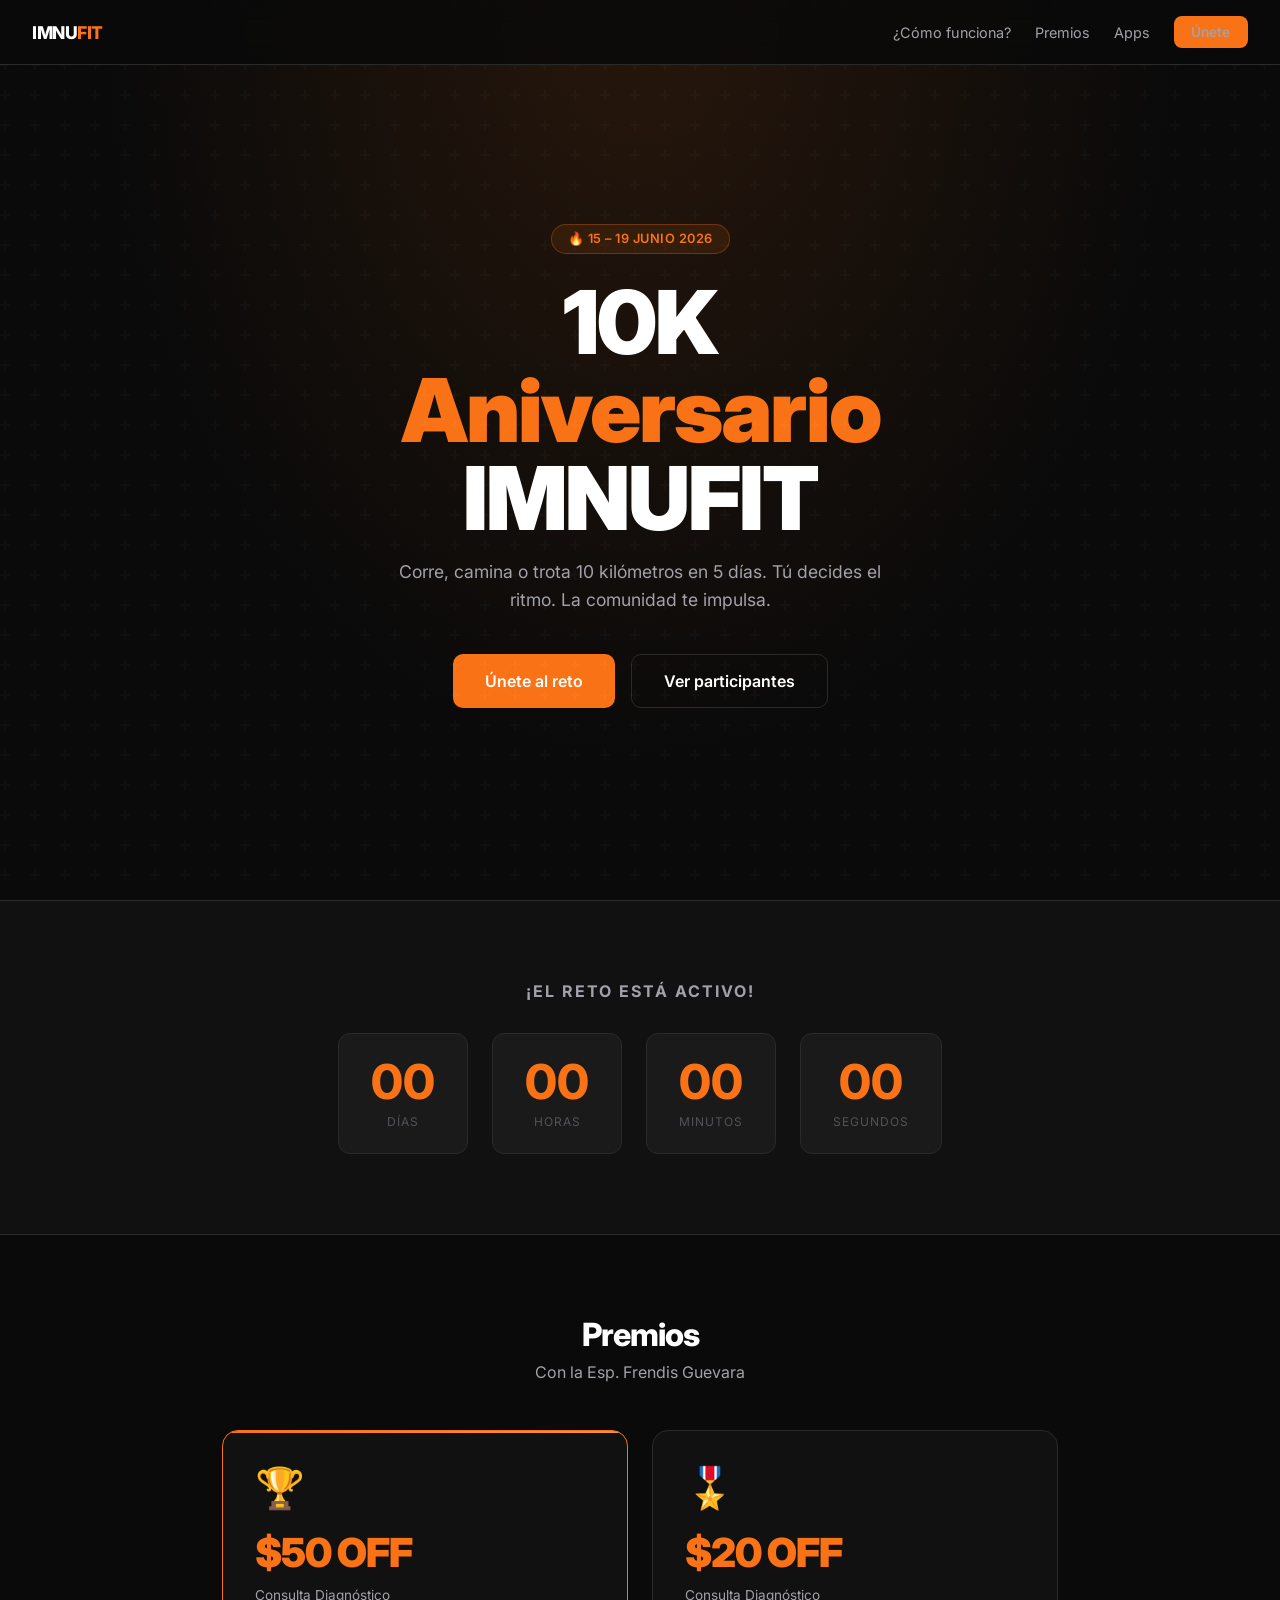
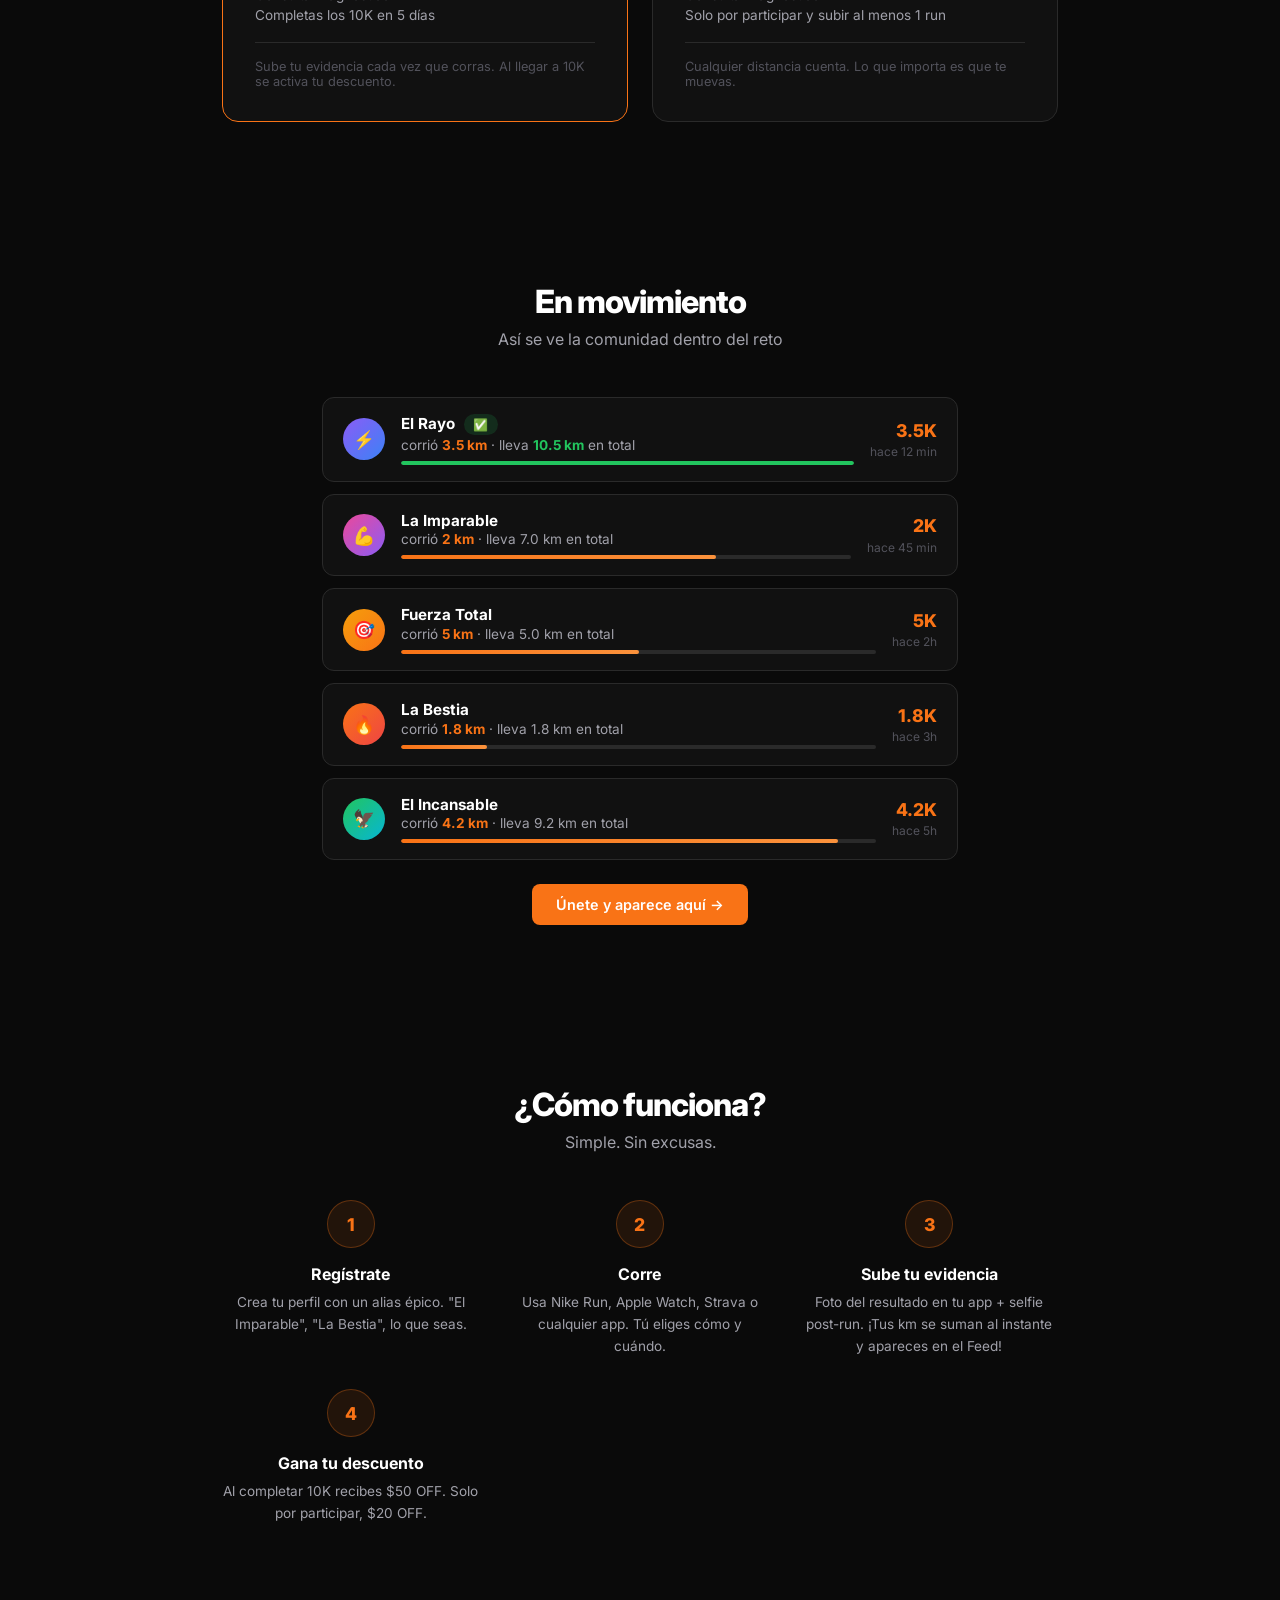
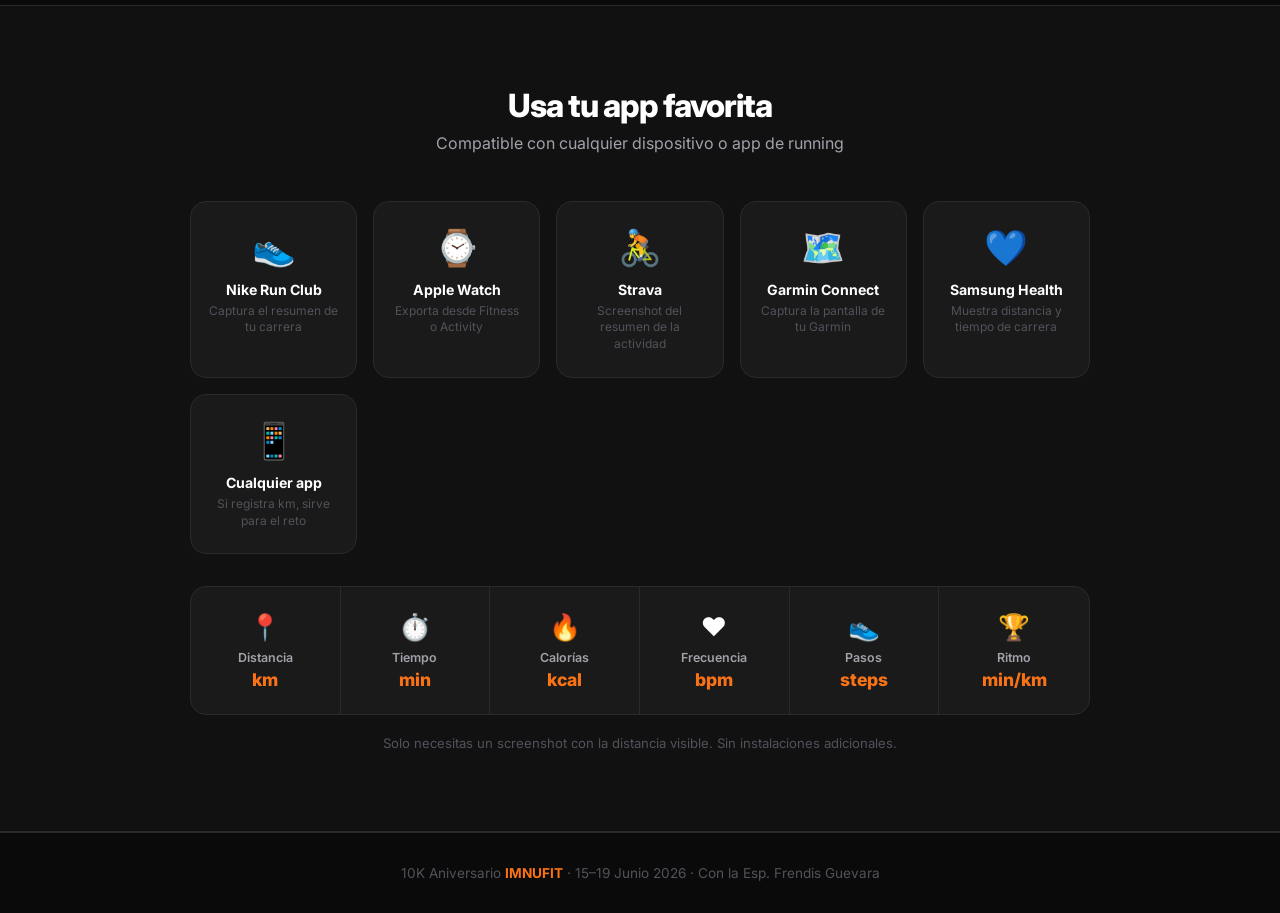
==== index.html @ b17dc6aa "Rediseño de landing: arregla clics de botones, feed demo y sección de apps - Arregla bug de botones " ====
<!DOCTYPE html>
<html lang="es">
<head>
  <meta charset="UTF-8">
  <meta name="viewport" content="width=device-width, initial-scale=1.0">
  <title>10K Aniversario IMNUFIT</title>
  <link rel="stylesheet" href="css/style.css">
</head>
<body>

<nav>
  <div class="nav-logo">IMNU<span>FIT</span></div>
  <div class="nav-links">
    <a href="#como">¿Cómo funciona?</a>
    <a href="#premios">Premios</a>
    <a href="#apps">Apps</a>
    <a href="register.html" class="btn btn-primary" style="padding:0.5rem 1.1rem;font-size:0.85rem;">Únete</a>
  </div>
</nav>

<section class="hero">
  <div class="hero-badge">🔥 15 – 19 Junio 2026</div>
  <h1>10K<br><span class="highlight">Aniversario</span><br>IMNUFIT</h1>
  <p>Corre, camina o trota 10 kilómetros en 5 días. Tú decides el ritmo. La comunidad te impulsa.</p>
  <div class="hero-cta">
    <a href="register.html" class="btn btn-primary btn-lg">Únete al reto</a>
    <a href="feed.html" class="btn btn-outline btn-lg">Ver participantes</a>
  </div>
</section>

<section class="countdown-section">
  <h2>El reto comienza en</h2>
  <div class="countdown">
    <div class="countdown-item"><div class="countdown-num" id="cd-days">00</div><div class="countdown-label">Días</div></div>
    <div class="countdown-item"><div class="countdown-num" id="cd-hours">00</div><div class="countdown-label">Horas</div></div>
    <div class="countdown-item"><div class="countdown-num" id="cd-mins">00</div><div class="countdown-label">Minutos</div></div>
    <div class="countdown-item"><div class="countdown-num" id="cd-secs">00</div><div class="countdown-label">Segundos</div></div>
  </div>
</section>

<section class="prizes-section" id="premios">
  <h2 class="section-title">Premios</h2>
  <p class="section-sub">Con la Esp. Frendis Guevara</p>
  <div class="prizes-grid">
    <div class="prize-card featured">
      <div class="prize-icon">🏆</div>
      <div class="prize-amount">$50 OFF</div>
      <div class="prize-label">Consulta Diagnóstico<br>Completas los 10K en 5 días</div>
      <div class="prize-condition">Sube tu evidencia cada vez que corras. Al llegar a 10K se activa tu descuento.</div>
    </div>
    <div class="prize-card">
      <div class="prize-icon">🎖️</div>
      <div class="prize-amount">$20 OFF</div>
      <div class="prize-label">Consulta Diagnóstico<br>Solo por participar y subir al menos 1 run</div>
      <div class="prize-condition">Cualquier distancia cuenta. Lo que importa es que te muevas.</div>
    </div>
  </div>
</section>

<!-- MOCK FEED PREVIEW -->
<section class="feed-section" id="feed-preview">
  <h2 class="section-title" style="margin-bottom:0.5rem">En movimiento</h2>
  <p class="section-sub">Así se ve la comunidad dentro del reto</p>
  <div class="feed">
    <div class="feed-item">
      <div class="feed-avatar av-2">⚡</div>
      <div class="feed-content">
        <div class="feed-name">El Rayo <span class="badge badge-green" style="margin-left:0.3rem">✅</span></div>
        <div class="feed-action">corrió <strong style="color:var(--accent)">3.5 km</strong> · lleva <span style="color:var(--green);font-weight:700">10.5 km</span> en total
          <div class="progress-bar"><div class="progress-fill complete" style="width:100%"></div></div>
        </div>
      </div>
      <div class="feed-meta"><div class="feed-km">3.5K</div><div class="feed-time">hace 12 min</div></div>
    </div>
    <div class="feed-item">
      <div class="feed-avatar av-5">💪</div>
      <div class="feed-content">
        <div class="feed-name">La Imparable</div>
        <div class="feed-action">corrió <strong style="color:var(--accent)">2 km</strong> · lleva 7.0 km en total
          <div class="progress-bar"><div class="progress-fill" style="width:70%"></div></div>
        </div>
      </div>
      <div class="feed-meta"><div class="feed-km">2K</div><div class="feed-time">hace 45 min</div></div>
    </div>
    <div class="feed-item">
      <div class="feed-avatar av-4">🎯</div>
      <div class="feed-content">
        <div class="feed-name">Fuerza Total</div>
        <div class="feed-action">corrió <strong style="color:var(--accent)">5 km</strong> · lleva 5.0 km en total
          <div class="progress-bar"><div class="progress-fill" style="width:50%"></div></div>
        </div>
      </div>
      <div class="feed-meta"><div class="feed-km">5K</div><div class="feed-time">hace 2h</div></div>
    </div>
    <div class="feed-item">
      <div class="feed-avatar av-1">🔥</div>
      <div class="feed-content">
        <div class="feed-name">La Bestia</div>
        <div class="feed-action">corrió <strong style="color:var(--accent)">1.8 km</strong> · lleva 1.8 km en total
          <div class="progress-bar"><div class="progress-fill" style="width:18%"></div></div>
        </div>
      </div>
      <div class="feed-meta"><div class="feed-km">1.8K</div><div class="feed-time">hace 3h</div></div>
    </div>
    <div class="feed-item">
      <div class="feed-avatar av-3">🦅</div>
      <div class="feed-content">
        <div class="feed-name">El Incansable</div>
        <div class="feed-action">corrió <strong style="color:var(--accent)">4.2 km</strong> · lleva 9.2 km en total
          <div class="progress-bar"><div class="progress-fill" style="width:92%"></div></div>
        </div>
      </div>
      <div class="feed-meta"><div class="feed-km">4.2K</div><div class="feed-time">hace 5h</div></div>
    </div>
  </div>
  <div style="text-align:center;margin-top:1.5rem">
    <a href="register.html" class="btn btn-primary">Únete y aparece aquí →</a>
  </div>
</section>

<section class="how-section" id="como">
  <h2 class="section-title">¿Cómo funciona?</h2>
  <p class="section-sub">Simple. Sin excusas.</p>
  <div class="steps">
    <div class="step">
      <div class="step-num">1</div>
      <h3>Regístrate</h3>
      <p>Crea tu perfil con un alias épico. "El Imparable", "La Bestia", lo que seas.</p>
    </div>
    <div class="step">
      <div class="step-num">2</div>
      <h3>Corre</h3>
      <p>Usa Nike Run, Apple Watch, Strava o cualquier app. Tú eliges cómo y cuándo.</p>
    </div>
    <div class="step">
      <div class="step-num">3</div>
      <h3>Sube tu evidencia</h3>
      <p>Foto del resultado en tu app + selfie post-run. ¡Tus km se suman al instante y apareces en el Feed!</p>
    </div>
    <div class="step">
      <div class="step-num">4</div>
      <h3>Gana tu descuento</h3>
      <p>Al completar 10K recibes $50 OFF. Solo por participar, $20 OFF.</p>
    </div>
  </div>
</section>

<!-- APPS & TRACKING SECTION -->
<section class="apps-section" id="apps">
  <div style="max-width:900px;margin:0 auto;">
    <h2 class="section-title">Usa tu app favorita</h2>
    <p class="section-sub">Compatible con cualquier dispositivo o app de running</p>

    <div class="apps-grid">
      <div class="app-card">
        <div class="app-card-icon">👟</div>
        <div class="app-card-name">Nike Run Club</div>
        <div class="app-card-desc">Captura el resumen de tu carrera</div>
      </div>
      <div class="app-card">
        <div class="app-card-icon">⌚</div>
        <div class="app-card-name">Apple Watch</div>
        <div class="app-card-desc">Exporta desde Fitness o Activity</div>
      </div>
      <div class="app-card">
        <div class="app-card-icon">🚴</div>
        <div class="app-card-name">Strava</div>
        <div class="app-card-desc">Screenshot del resumen de la actividad</div>
      </div>
      <div class="app-card">
        <div class="app-card-icon">🗺️</div>
        <div class="app-card-name">Garmin Connect</div>
        <div class="app-card-desc">Captura la pantalla de tu Garmin</div>
      </div>
      <div class="app-card">
        <div class="app-card-icon">💙</div>
        <div class="app-card-name">Samsung Health</div>
        <div class="app-card-desc">Muestra distancia y tiempo de carrera</div>
      </div>
      <div class="app-card">
        <div class="app-card-icon">📱</div>
        <div class="app-card-name">Cualquier app</div>
        <div class="app-card-desc">Si registra km, sirve para el reto</div>
      </div>
    </div>

    <!-- METRICS STRIP -->
    <div class="metrics-strip" style="margin-top:2rem;">
      <div class="metric-item">
        <div class="metric-icon">📍</div>
        <div class="metric-label">Distancia</div>
        <div class="metric-value">km</div>
      </div>
      <div class="metric-item">
        <div class="metric-icon">⏱️</div>
        <div class="metric-label">Tiempo</div>
        <div class="metric-value">min</div>
      </div>
      <div class="metric-item">
        <div class="metric-icon">🔥</div>
        <div class="metric-label">Calorías</div>
        <div class="metric-value">kcal</div>
      </div>
      <div class="metric-item">
        <div class="metric-icon">❤️</div>
        <div class="metric-label">Frecuencia</div>
        <div class="metric-value">bpm</div>
      </div>
      <div class="metric-item">
        <div class="metric-icon">👟</div>
        <div class="metric-label">Pasos</div>
        <div class="metric-value">steps</div>
      </div>
      <div class="metric-item">
        <div class="metric-icon">🏆</div>
        <div class="metric-label">Ritmo</div>
        <div class="metric-value">min/km</div>
      </div>
    </div>

    <p style="text-align:center;color:var(--text3);font-size:0.82rem;margin-top:1.25rem;">
      Solo necesitas un screenshot con la distancia visible. Sin instalaciones adicionales.
    </p>
  </div>
</section>

<footer>
  <p>10K Aniversario <strong>IMNUFIT</strong> · 15–19 Junio 2026 · Con la Esp. Frendis Guevara</p>
</footer>

<script>
function countdown() {
  const target = new Date('2026-06-15T00:00:00');
  function tick() {
    const diff = target - Date.now();
    if (diff <= 0) {
      document.querySelector('.countdown-section h2').textContent = '¡El reto está activo!';
      ['cd-days','cd-hours','cd-mins','cd-secs'].forEach(id => document.getElementById(id).textContent = '00');
      return;
    }
    const d = Math.floor(diff / 86400000);
    const h = Math.floor((diff % 86400000) / 3600000);
    const m = Math.floor((diff % 3600000) / 60000);
    const s = Math.floor((diff % 60000) / 1000);
    document.getElementById('cd-days').textContent = String(d).padStart(2, '0');
    document.getElementById('cd-hours').textContent = String(h).padStart(2, '0');
    document.getElementById('cd-mins').textContent = String(m).padStart(2, '0');
    document.getElementById('cd-secs').textContent = String(s).padStart(2, '0');
  }
  tick();
  setInterval(tick, 1000);
}
countdown();
</script>
</body>
</html>
---- css/style.css ----
@import url('https://fonts.googleapis.com/css2?family=Inter:wght@400;500;600;700;800;900&display=swap');

*, *::before, *::after { box-sizing: border-box; margin: 0; padding: 0; }

:root {
  --bg: #0a0a0a;
  --bg2: #111111;
  --bg3: #1a1a1a;
  --border: #2a2a2a;
  --accent: #f97316;
  --accent2: #fb923c;
  --green: #22c55e;
  --text: #ffffff;
  --text2: #a1a1aa;
  --text3: #52525b;
  --radius: 12px;
}

html { font-size: 16px; scroll-behavior: smooth; }
body { font-family: 'Inter', sans-serif; background: var(--bg); color: var(--text); min-height: 100vh; }

a { color: inherit; text-decoration: none; }
button { cursor: pointer; font-family: inherit; border: none; outline: none; }
input, textarea, select { font-family: inherit; outline: none; }

/* NAV */
nav {
  position: fixed; top: 0; left: 0; right: 0; z-index: 100;
  display: flex; align-items: center; justify-content: space-between;
  padding: 1rem 2rem;
  background: rgba(10,10,10,0.85);
  backdrop-filter: blur(12px);
  border-bottom: 1px solid var(--border);
}
.nav-logo { font-size: 1.1rem; font-weight: 800; letter-spacing: -0.5px; }
.nav-logo span { color: var(--accent); }
.nav-links { display: flex; gap: 1.5rem; align-items: center; }
.nav-links a { font-size: 0.9rem; color: var(--text2); transition: color 0.2s; }
.nav-links a:hover { color: var(--text); }

/* BUTTONS */
.btn {
  display: inline-flex; align-items: center; gap: 0.5rem;
  padding: 0.75rem 1.5rem; border-radius: 8px;
  font-size: 0.9rem; font-weight: 600; transition: all 0.2s;
}
.btn-primary {
  background: var(--accent); color: #fff;
}
.btn-primary:hover { background: var(--accent2); transform: translateY(-1px); }
.btn-outline {
  background: transparent; color: var(--text);
  border: 1px solid var(--border);
}
.btn-outline:hover { border-color: var(--accent); color: var(--accent); }
.btn-ghost { background: transparent; color: var(--text2); padding: 0.5rem 1rem; }
.btn-ghost:hover { color: var(--text); }
.btn-lg { padding: 1rem 2rem; font-size: 1rem; border-radius: 10px; }
.btn-block { width: 100%; justify-content: center; }

/* HERO */
.hero {
  min-height: 100vh;
  display: flex; flex-direction: column; align-items: center; justify-content: center;
  text-align: center; padding: 6rem 2rem 4rem;
  background: radial-gradient(ellipse at 50% 0%, rgba(249,115,22,0.12) 0%, transparent 60%);
  position: relative; overflow: hidden;
}
.hero::before {
  content: ''; position: absolute; inset: 0;
  background: url("data:image/svg+xml,%3Csvg width='60' height='60' viewBox='0 0 60 60' xmlns='http://www.w3.org/2000/svg'%3E%3Cg fill='none' fill-rule='evenodd'%3E%3Cg fill='%23ffffff' fill-opacity='0.02'%3E%3Cpath d='M36 34v-4h-2v4h-4v2h4v4h2v-4h4v-2h-4zm0-30V0h-2v4h-4v2h4v4h2V6h4V4h-4zM6 34v-4H4v4H0v2h4v4h2v-4h4v-2H6zM6 4V0H4v4H0v2h4v4h2V6h4V4H6z'/%3E%3C/g%3E%3C/g%3E%3C/svg%3E");
  pointer-events: none;
}
.hero-badge {
  display: inline-flex; align-items: center; gap: 0.5rem;
  padding: 0.4rem 1rem; border-radius: 999px;
  background: rgba(249,115,22,0.1); border: 1px solid rgba(249,115,22,0.3);
  font-size: 0.8rem; font-weight: 600; color: var(--accent);
  margin-bottom: 1.5rem; letter-spacing: 0.5px; text-transform: uppercase;
}
.hero h1 {
  font-size: clamp(2.5rem, 8vw, 5.5rem);
  font-weight: 900; line-height: 1;
  letter-spacing: -2px; margin-bottom: 1rem;
}
.hero h1 .highlight { color: var(--accent); }
.hero p {
  font-size: 1.1rem; color: var(--text2); max-width: 500px;
  margin: 0 auto 2.5rem; line-height: 1.6;
}
.hero-cta { display: flex; gap: 1rem; justify-content: center; flex-wrap: wrap; }

/* STATS BAR */
.stats-bar {
  display: flex; justify-content: center; gap: 3rem;
  padding: 2rem; margin-top: 3rem;
  border-top: 1px solid var(--border);
}
.stat { text-align: center; }
.stat-num { font-size: 2rem; font-weight: 800; color: var(--accent); }
.stat-label { font-size: 0.8rem; color: var(--text3); margin-top: 0.2rem; }

/* COUNTDOWN */
.countdown-section {
  padding: 5rem 2rem; background: var(--bg2);
  border-top: 1px solid var(--border); border-bottom: 1px solid var(--border);
}
.countdown-section h2 { text-align: center; font-size: 1rem; color: var(--text2); text-transform: uppercase; letter-spacing: 2px; margin-bottom: 2rem; }
.countdown {
  display: flex; justify-content: center; gap: 1.5rem; flex-wrap: wrap;
}
.countdown-item {
  text-align: center;
  background: var(--bg3); border: 1px solid var(--border);
  border-radius: var(--radius); padding: 1.5rem 2rem; min-width: 90px;
}
.countdown-num { font-size: 3rem; font-weight: 800; line-height: 1; color: var(--accent); }
.countdown-label { font-size: 0.75rem; color: var(--text3); margin-top: 0.5rem; text-transform: uppercase; letter-spacing: 1px; }

/* PRIZES */
.prizes-section { padding: 5rem 2rem; max-width: 900px; margin: 0 auto; }
.section-title { text-align: center; font-size: 2rem; font-weight: 800; margin-bottom: 0.5rem; letter-spacing: -1px; }
.section-sub { text-align: center; color: var(--text2); margin-bottom: 3rem; }
.prizes-grid { display: grid; grid-template-columns: repeat(auto-fit, minmax(260px, 1fr)); gap: 1.5rem; }
.prize-card {
  background: var(--bg2); border: 1px solid var(--border);
  border-radius: 16px; padding: 2rem; position: relative; overflow: hidden;
}
.prize-card.featured { border-color: var(--accent); }
.prize-card.featured::before {
  content: ''; position: absolute; top: 0; left: 0; right: 0; height: 2px;
  background: linear-gradient(90deg, var(--accent), var(--accent2));
}
.prize-icon { font-size: 2.5rem; margin-bottom: 1rem; }
.prize-amount { font-size: 2.5rem; font-weight: 900; color: var(--accent); letter-spacing: -1px; }
.prize-label { font-size: 0.85rem; color: var(--text2); margin-top: 0.5rem; line-height: 1.5; }
.prize-condition { font-size: 0.8rem; color: var(--text3); margin-top: 1rem; padding-top: 1rem; border-top: 1px solid var(--border); }

/* FEED */
.feed-section { padding: 5rem 2rem; max-width: 700px; margin: 0 auto; }
.feed { display: flex; flex-direction: column; gap: 0.75rem; }
.feed-item {
  display: flex; align-items: center; gap: 1rem;
  background: var(--bg2); border: 1px solid var(--border);
  border-radius: var(--radius); padding: 1rem 1.25rem;
  transition: border-color 0.2s;
}
.feed-item:hover { border-color: var(--border); }
.feed-avatar {
  width: 42px; height: 42px; border-radius: 50%;
  background: linear-gradient(135deg, var(--accent), #7c3aed);
  display: flex; align-items: center; justify-content: center;
  font-size: 1.1rem; flex-shrink: 0;
}
.feed-content { flex: 1; min-width: 0; }
.feed-name { font-weight: 700; font-size: 0.95rem; }
.feed-action { font-size: 0.85rem; color: var(--text2); margin-top: 0.1rem; }
.feed-meta { text-align: right; flex-shrink: 0; }
.feed-km { font-size: 1.1rem; font-weight: 800; color: var(--accent); }
.feed-time { font-size: 0.75rem; color: var(--text3); margin-top: 0.2rem; }

/* PROGRESS BAR */
.progress-bar {
  height: 4px; background: var(--border); border-radius: 999px;
  margin-top: 0.5rem; overflow: hidden;
}
.progress-fill {
  height: 100%; background: linear-gradient(90deg, var(--accent), var(--accent2));
  border-radius: 999px; transition: width 1s ease;
}
.progress-fill.complete { background: var(--green); }

/* BADGE */
.badge {
  display: inline-flex; align-items: center; gap: 0.3rem;
  padding: 0.2rem 0.6rem; border-radius: 999px;
  font-size: 0.75rem; font-weight: 600;
}
.badge-green { background: rgba(34,197,94,0.15); color: var(--green); }
.badge-orange { background: rgba(249,115,22,0.15); color: var(--accent); }
.badge-gray { background: var(--bg3); color: var(--text2); }

/* HOW IT WORKS */
.how-section { padding: 5rem 2rem; max-width: 900px; margin: 0 auto; }
.steps { display: grid; grid-template-columns: repeat(auto-fit, minmax(200px, 1fr)); gap: 2rem; margin-top: 3rem; }
.step { text-align: center; }
.step-num {
  width: 48px; height: 48px; border-radius: 50%;
  background: rgba(249,115,22,0.1); border: 1px solid rgba(249,115,22,0.3);
  display: flex; align-items: center; justify-content: center;
  font-size: 1.1rem; font-weight: 800; color: var(--accent);
  margin: 0 auto 1rem;
}
.step h3 { font-size: 1rem; font-weight: 700; margin-bottom: 0.5rem; }
.step p { font-size: 0.85rem; color: var(--text2); line-height: 1.6; }

/* FORMS */
.form-group { margin-bottom: 1.25rem; }
.form-label { display: block; font-size: 0.85rem; font-weight: 600; color: var(--text2); margin-bottom: 0.5rem; }
.form-input {
  width: 100%; padding: 0.85rem 1rem;
  background: var(--bg3); border: 1px solid var(--border);
  border-radius: 8px; color: var(--text); font-size: 0.95rem;
  transition: border-color 0.2s;
}
.form-input:focus { border-color: var(--accent); }
.form-input::placeholder { color: var(--text3); }
.form-hint { font-size: 0.78rem; color: var(--text3); margin-top: 0.35rem; }

/* CARD */
.card {
  background: var(--bg2); border: 1px solid var(--border);
  border-radius: 16px; padding: 2rem;
}
.card-title { font-size: 1.25rem; font-weight: 800; margin-bottom: 0.25rem; }
.card-sub { font-size: 0.85rem; color: var(--text2); margin-bottom: 1.5rem; }

/* UPLOAD ZONE */
.upload-zone {
  border: 2px dashed var(--border); border-radius: 12px;
  padding: 2rem; text-align: center; cursor: pointer;
  transition: all 0.2s;
}
.upload-zone:hover, .upload-zone.drag-over { border-color: var(--accent); background: rgba(249,115,22,0.05); }
.upload-icon { font-size: 2rem; margin-bottom: 0.75rem; }
.upload-text { font-size: 0.9rem; color: var(--text2); }
.upload-text strong { color: var(--accent); }
.upload-preview { margin-top: 1rem; }
.upload-preview img { width: 100%; max-height: 200px; object-fit: cover; border-radius: 8px; }

/* MODAL */
.modal-overlay {
  position: fixed; inset: 0; background: rgba(0,0,0,0.8);
  display: flex; align-items: center; justify-content: center;
  z-index: 200; padding: 1rem; opacity: 0; pointer-events: none;
  transition: opacity 0.2s;
}
.modal-overlay.active { opacity: 1; pointer-events: all; }
.modal {
  background: var(--bg2); border: 1px solid var(--border);
  border-radius: 20px; padding: 2rem; width: 100%; max-width: 440px;
  transform: translateY(20px); transition: transform 0.2s;
}
.modal-overlay.active .modal { transform: translateY(0); }
.modal-header { display: flex; align-items: center; justify-content: space-between; margin-bottom: 1.5rem; }
.modal-title { font-size: 1.2rem; font-weight: 800; }
.modal-close { background: var(--bg3); border: none; color: var(--text2); width: 32px; height: 32px; border-radius: 50%; font-size: 1.1rem; display: flex; align-items: center; justify-content: center; cursor: pointer; }
.modal-close:hover { color: var(--text); }

/* ALERT */
.alert {
  padding: 0.85rem 1rem; border-radius: 8px;
  font-size: 0.88rem; margin-bottom: 1rem; display: none;
}
.alert.show { display: block; }
.alert-error { background: rgba(239,68,68,0.1); border: 1px solid rgba(239,68,68,0.3); color: #f87171; }
.alert-success { background: rgba(34,197,94,0.1); border: 1px solid rgba(34,197,94,0.3); color: var(--green); }

/* DASHBOARD */
.dashboard { padding: 6rem 2rem 4rem; max-width: 700px; margin: 0 auto; }
.profile-header {
  display: flex; align-items: center; gap: 1.5rem;
  margin-bottom: 2rem; padding-bottom: 2rem; border-bottom: 1px solid var(--border);
}
.profile-avatar {
  width: 72px; height: 72px; border-radius: 50%;
  background: linear-gradient(135deg, var(--accent), #7c3aed);
  display: flex; align-items: center; justify-content: center;
  font-size: 2rem; flex-shrink: 0;
}
.profile-name { font-size: 1.5rem; font-weight: 800; }
.profile-alias { font-size: 0.9rem; color: var(--accent); font-weight: 600; }
.profile-meta { font-size: 0.8rem; color: var(--text2); margin-top: 0.2rem; }

.big-progress {
  background: var(--bg2); border: 1px solid var(--border);
  border-radius: 16px; padding: 2rem; margin-bottom: 1.5rem; text-align: center;
}
.big-km { font-size: 4rem; font-weight: 900; line-height: 1; color: var(--accent); letter-spacing: -2px; }
.big-km span { font-size: 1.5rem; font-weight: 600; color: var(--text2); }
.big-label { font-size: 0.85rem; color: var(--text2); margin-bottom: 1rem; }
.big-bar { height: 8px; background: var(--bg3); border-radius: 999px; overflow: hidden; margin-bottom: 0.5rem; }
.big-fill { height: 100%; background: linear-gradient(90deg, var(--accent), var(--accent2)); transition: width 1s ease; border-radius: 999px; }
.big-fill.complete { background: var(--green); }
.big-pct { font-size: 0.85rem; color: var(--text2); }

/* RUNS LIST */
.runs-list { display: flex; flex-direction: column; gap: 0.75rem; margin-top: 1rem; }
.run-item {
  display: flex; align-items: center; gap: 1rem;
  background: var(--bg3); border-radius: 10px; padding: 0.85rem 1rem;
}
.run-icon { font-size: 1.5rem; }
.run-info { flex: 1; }
.run-km { font-weight: 700; }
.run-date { font-size: 0.8rem; color: var(--text2); }
.run-status { font-size: 0.8rem; }

/* ADMIN */
.admin-page { padding: 6rem 2rem 4rem; max-width: 900px; margin: 0 auto; }
.submissions-list { display: flex; flex-direction: column; gap: 1rem; margin-top: 1.5rem; }
.submission-card {
  background: var(--bg2); border: 1px solid var(--border);
  border-radius: 12px; padding: 1.25rem; display: flex; gap: 1rem; align-items: flex-start;
}
.submission-imgs { display: flex; gap: 0.5rem; }
.submission-imgs img { width: 80px; height: 80px; object-fit: cover; border-radius: 8px; cursor: pointer; }
.submission-info { flex: 1; }
.submission-name { font-weight: 700; }
.submission-alias { font-size: 0.85rem; color: var(--accent); }
.submission-km { font-size: 0.85rem; color: var(--text2); margin-top: 0.25rem; }
.submission-actions { display: flex; gap: 0.5rem; margin-top: 0.75rem; }
.btn-approve { background: rgba(34,197,94,0.15); color: var(--green); border: 1px solid rgba(34,197,94,0.3); padding: 0.4rem 1rem; border-radius: 6px; font-size: 0.85rem; font-weight: 600; cursor: pointer; }
.btn-approve:hover { background: rgba(34,197,94,0.25); }
.btn-reject { background: rgba(239,68,68,0.1); color: #f87171; border: 1px solid rgba(239,68,68,0.2); padding: 0.4rem 1rem; border-radius: 6px; font-size: 0.85rem; font-weight: 600; cursor: pointer; }
.btn-reject:hover { background: rgba(239,68,68,0.2); }

/* APPS / TRACKING SECTION */
.apps-section { padding: 5rem 2rem; background: var(--bg2); border-top: 1px solid var(--border); border-bottom: 1px solid var(--border); }
.apps-grid { display: grid; grid-template-columns: repeat(auto-fit, minmax(150px, 1fr)); gap: 1rem; max-width: 900px; margin: 3rem auto 0; }
.app-card {
  background: var(--bg3); border: 1px solid var(--border);
  border-radius: 16px; padding: 1.5rem 1rem; text-align: center;
  transition: border-color 0.2s, transform 0.2s;
}
.app-card:hover { border-color: var(--accent); transform: translateY(-2px); }
.app-card-icon { font-size: 2.2rem; margin-bottom: 0.75rem; }
.app-card-name { font-size: 0.88rem; font-weight: 700; color: var(--text); }
.app-card-desc { font-size: 0.75rem; color: var(--text3); margin-top: 0.3rem; line-height: 1.4; }

/* METRICS STRIP */
.metrics-strip {
  display: grid; grid-template-columns: repeat(auto-fit, minmax(120px, 1fr));
  gap: 0; max-width: 900px; margin: 3rem auto 0;
  background: var(--bg3); border: 1px solid var(--border); border-radius: 16px; overflow: hidden;
}
.metric-item {
  padding: 1.5rem 1rem; text-align: center;
  border-right: 1px solid var(--border);
}
.metric-item:last-child { border-right: none; }
.metric-icon { font-size: 1.6rem; margin-bottom: 0.5rem; }
.metric-label { font-size: 0.78rem; color: var(--text2); font-weight: 600; }
.metric-value { font-size: 1.1rem; font-weight: 800; color: var(--accent); margin-top: 0.2rem; }

/* FOOTER */
footer {
  border-top: 1px solid var(--border); padding: 2rem;
  text-align: center; color: var(--text3); font-size: 0.85rem;
}
footer strong { color: var(--accent); }

/* RESPONSIVE */
@media (max-width: 640px) {
  nav { padding: 1rem; }
  .nav-links { gap: 0.75rem; }
  .stats-bar { gap: 1.5rem; }
  .profile-header { flex-direction: column; text-align: center; }
}

/* SPINNER */
.spinner {
  width: 20px; height: 20px; border: 2px solid rgba(255,255,255,0.2);
  border-top-color: #fff; border-radius: 50%;
  animation: spin 0.6s linear infinite; display: inline-block;
}
@keyframes spin { to { transform: rotate(360deg); } }

/* EMOJI AVATAR COLORS */
.av-1 { background: linear-gradient(135deg, #f97316, #ef4444); }
.av-2 { background: linear-gradient(135deg, #8b5cf6, #3b82f6); }
.av-3 { background: linear-gradient(135deg, #22c55e, #06b6d4); }
.av-4 { background: linear-gradient(135deg, #f59e0b, #f97316); }
.av-5 { background: linear-gradient(135deg, #ec4899, #8b5cf6); }
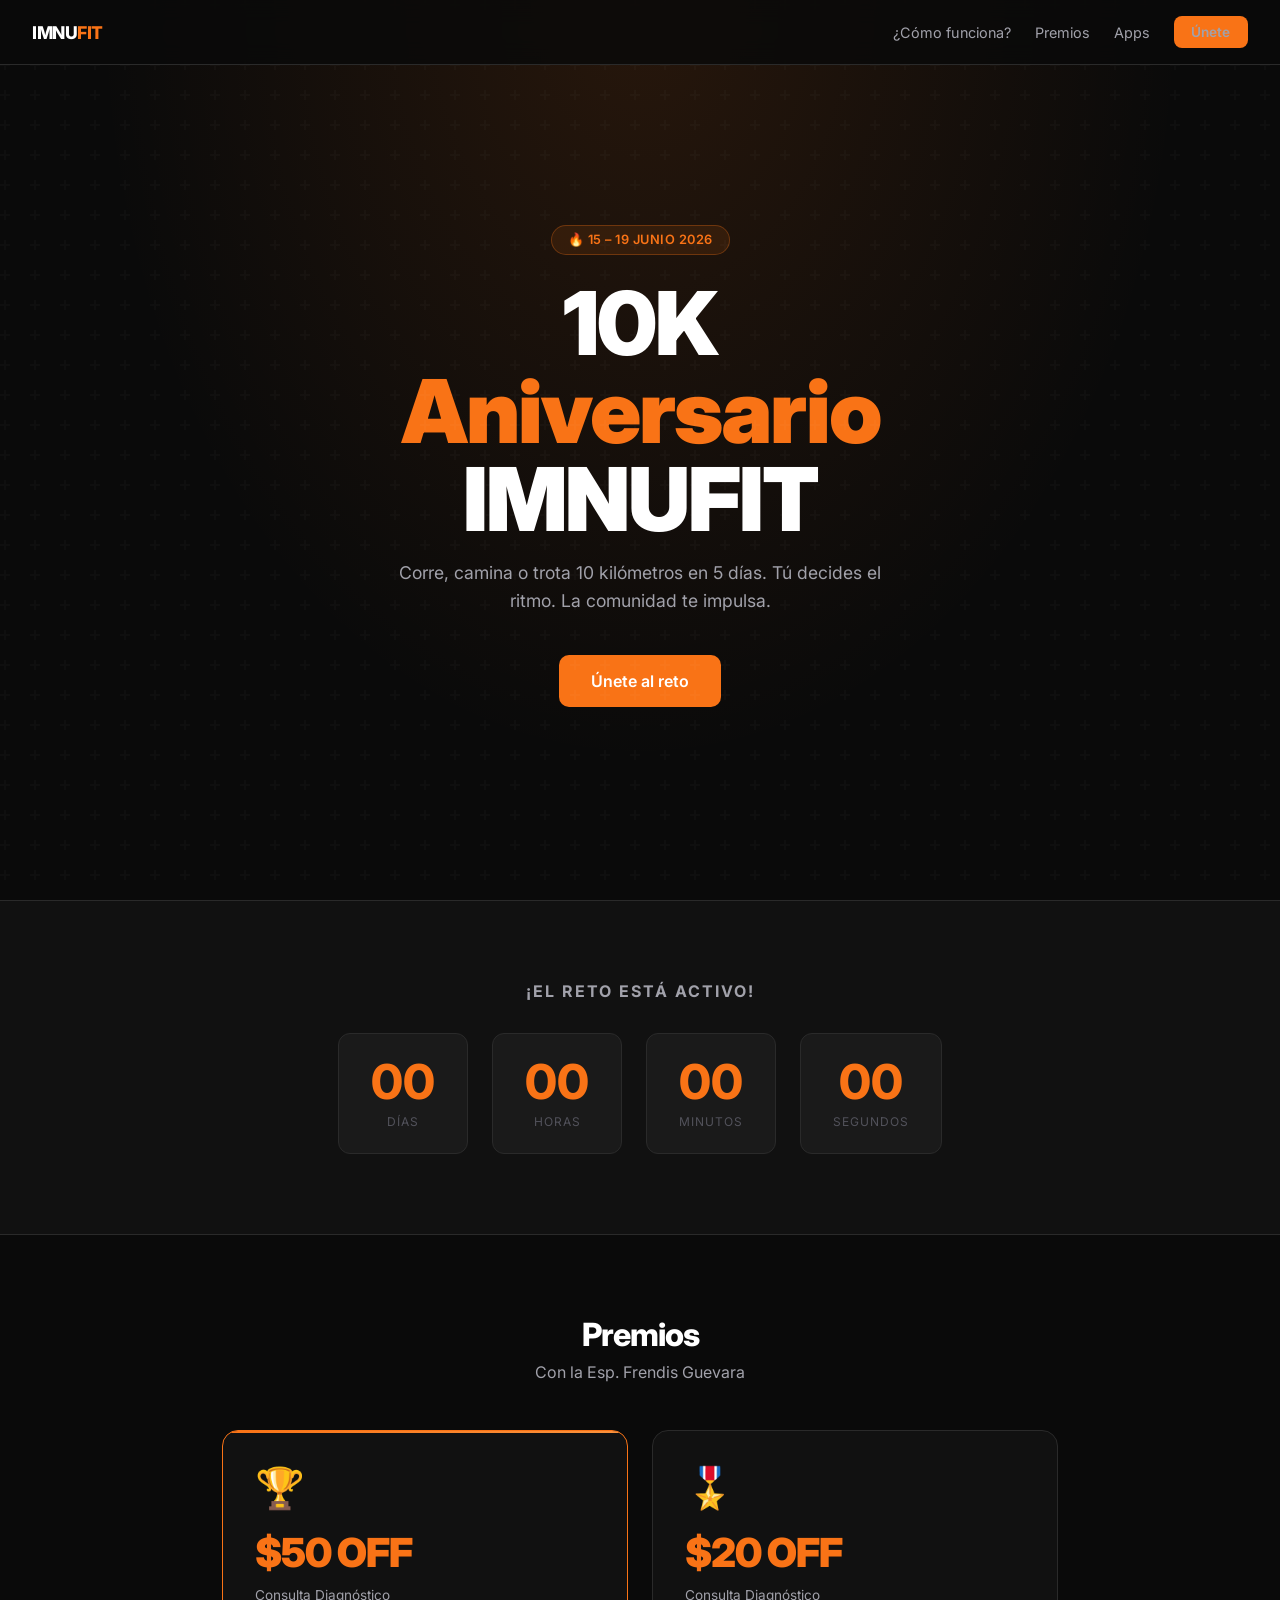
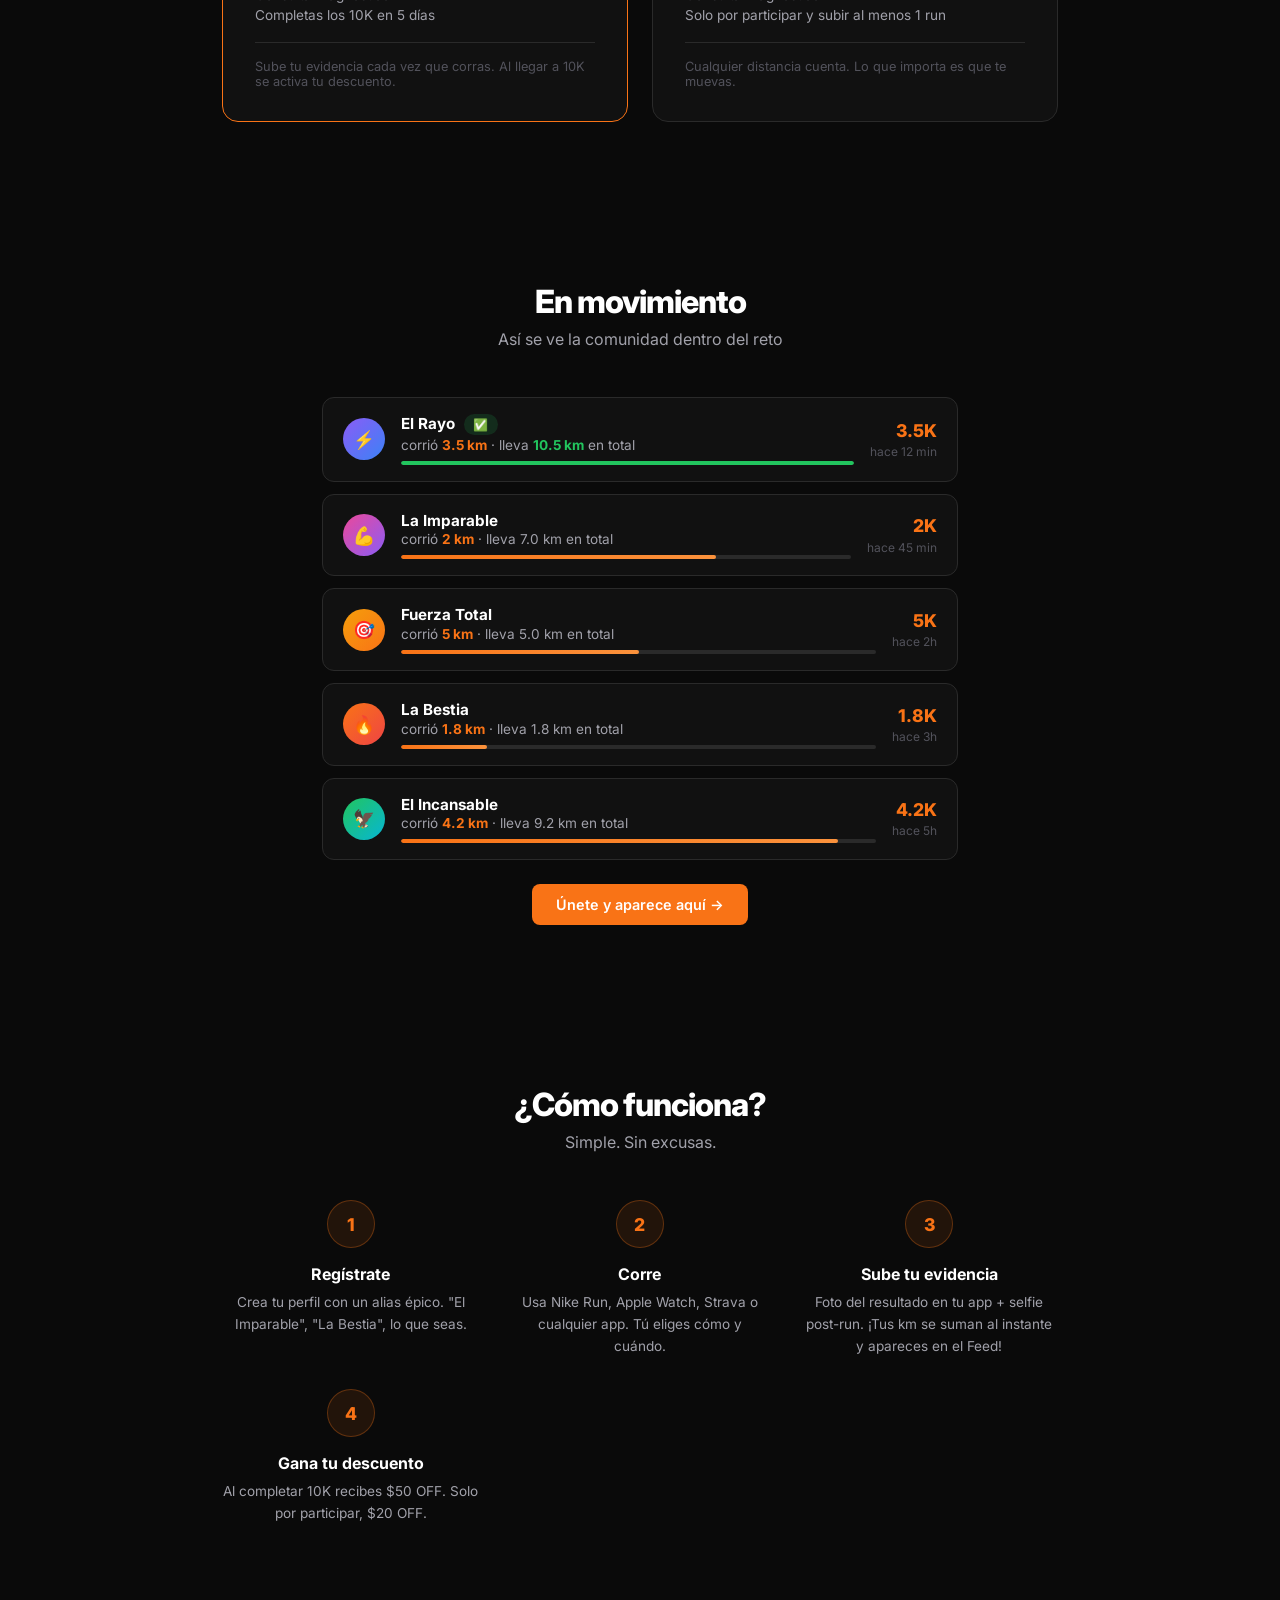
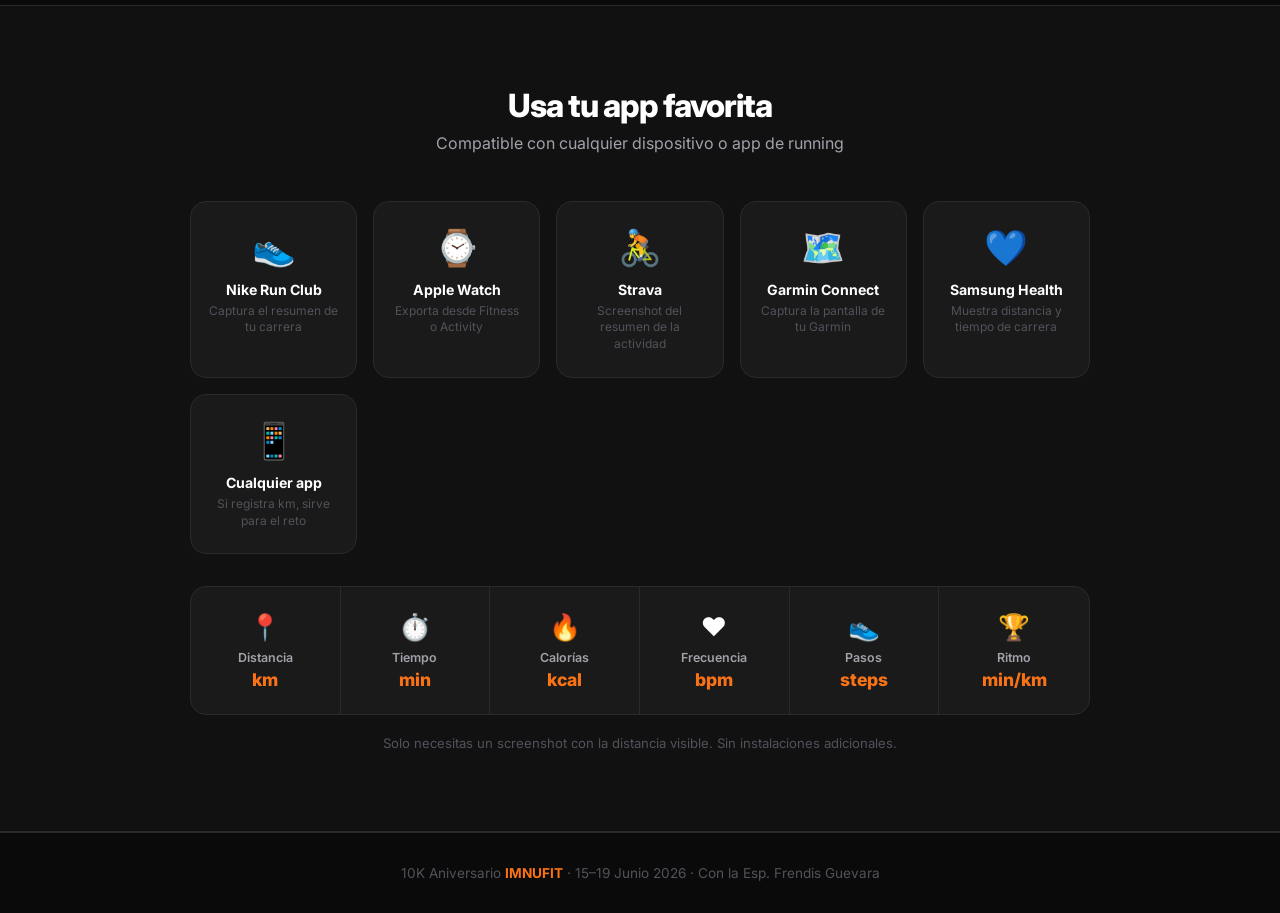
==== commit 1d398d37: "Limpia navegación pública: quita "Ver participantes" y link Feed La landing es solo informativa e in" ====
--- a/index.html
+++ b/index.html
@@ -24,7 +24,6 @@
   <p>Corre, camina o trota 10 kilómetros en 5 días. Tú decides el ritmo. La comunidad te impulsa.</p>
   <div class="hero-cta">
     <a href="register.html" class="btn btn-primary btn-lg">Únete al reto</a>
-    <a href="feed.html" class="btn btn-outline btn-lg">Ver participantes</a>
   </div>
 </section>
 
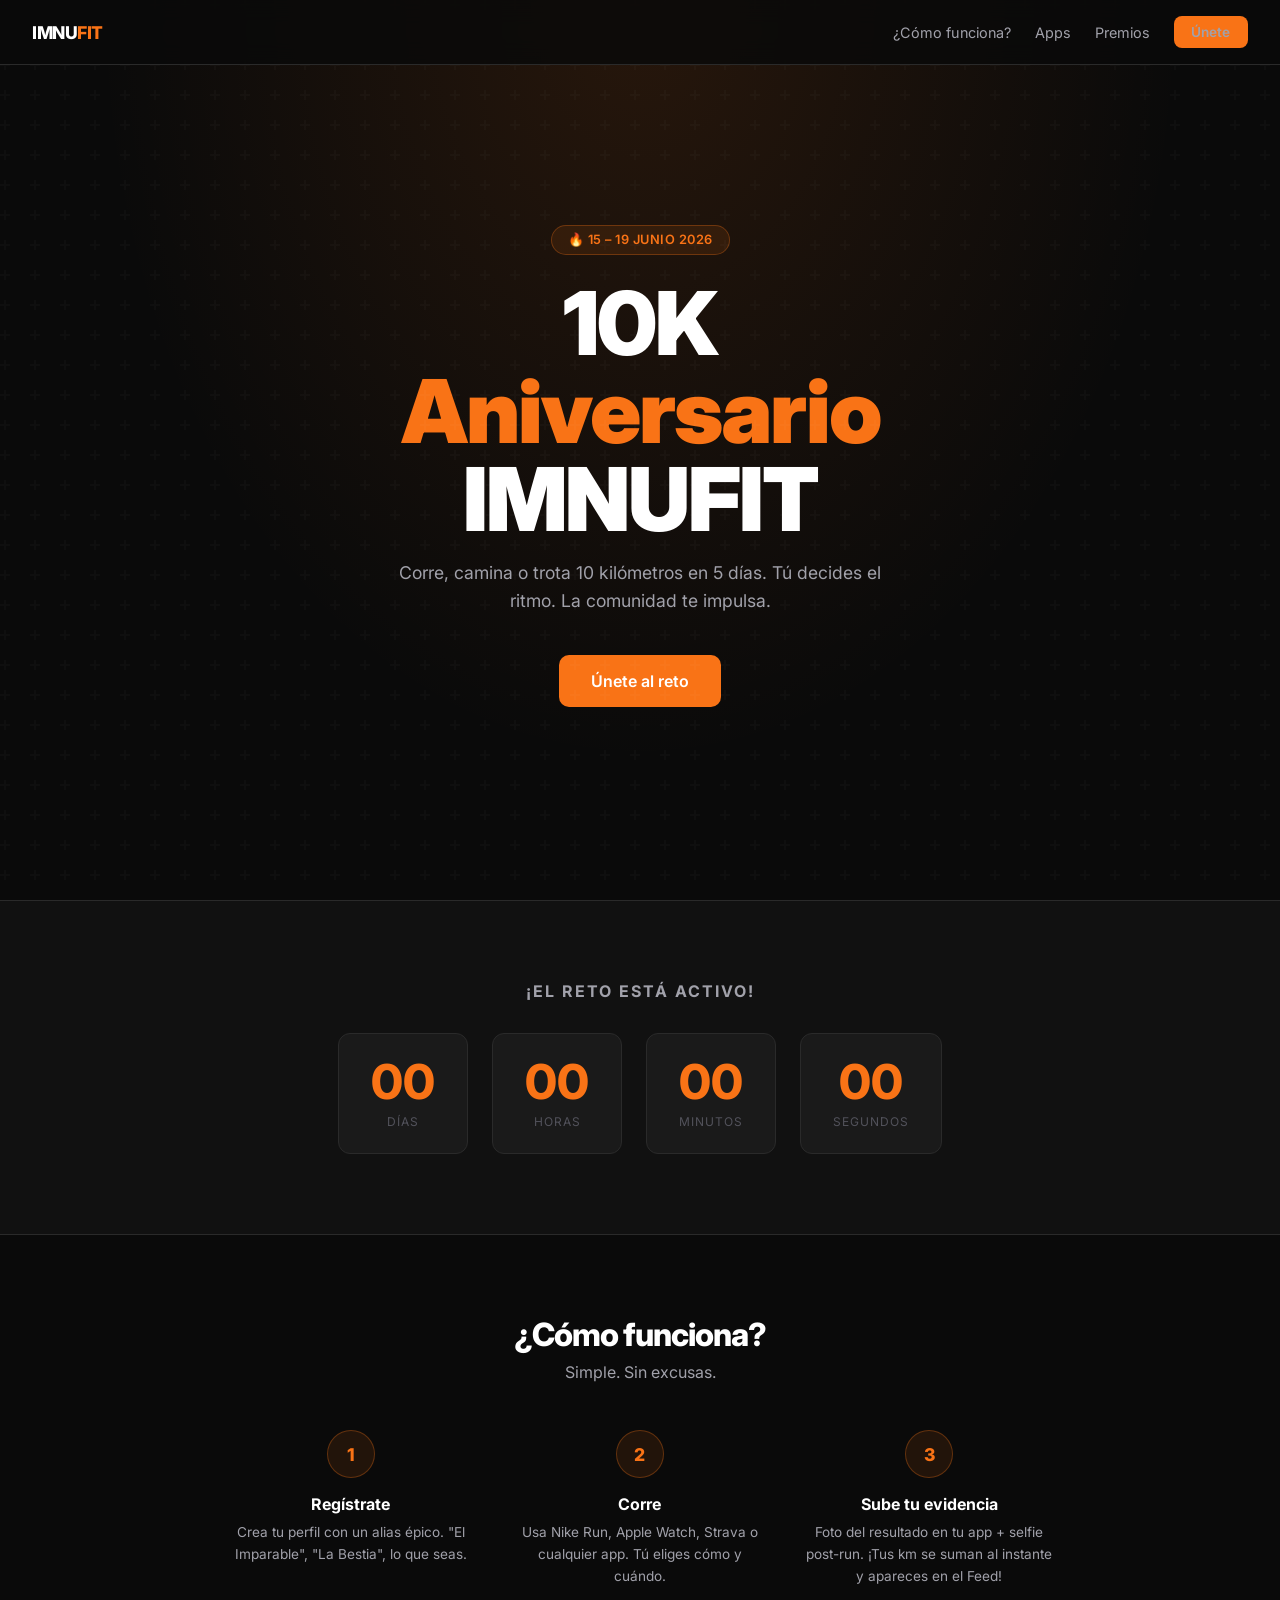
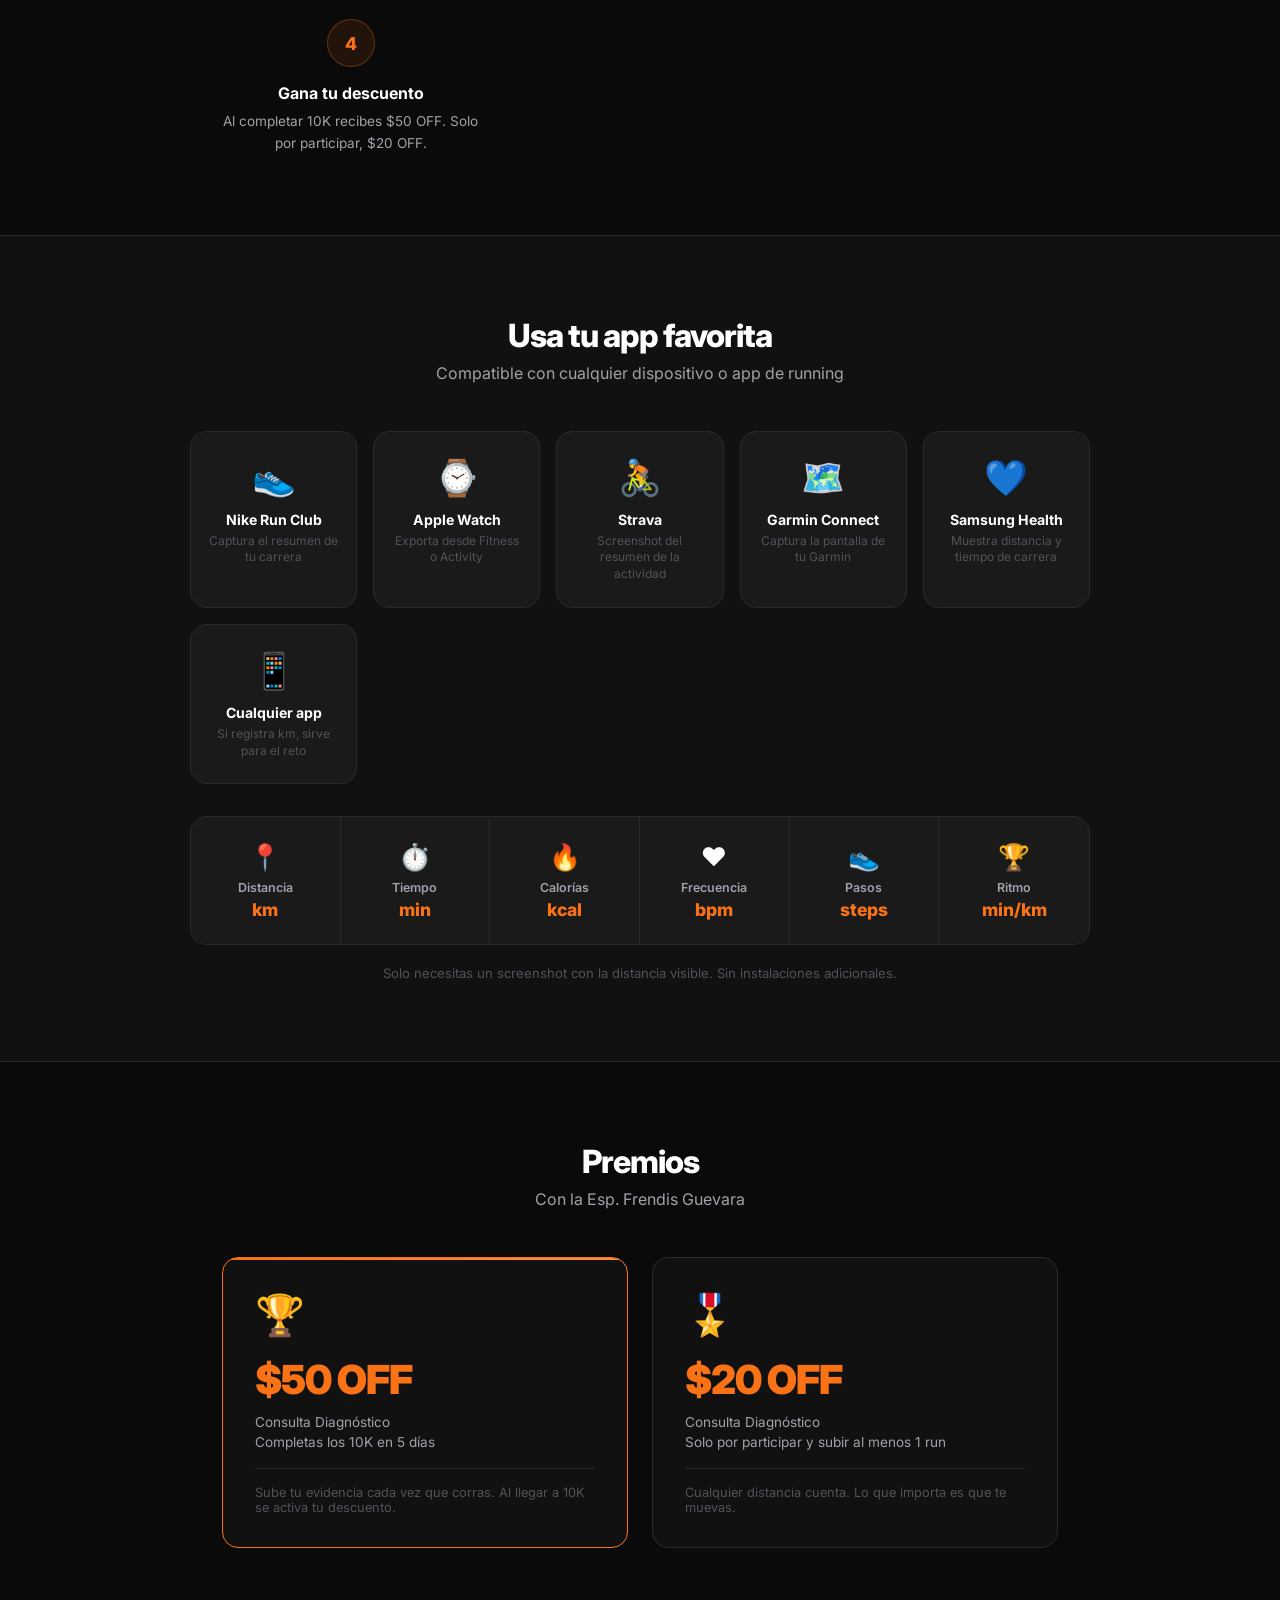
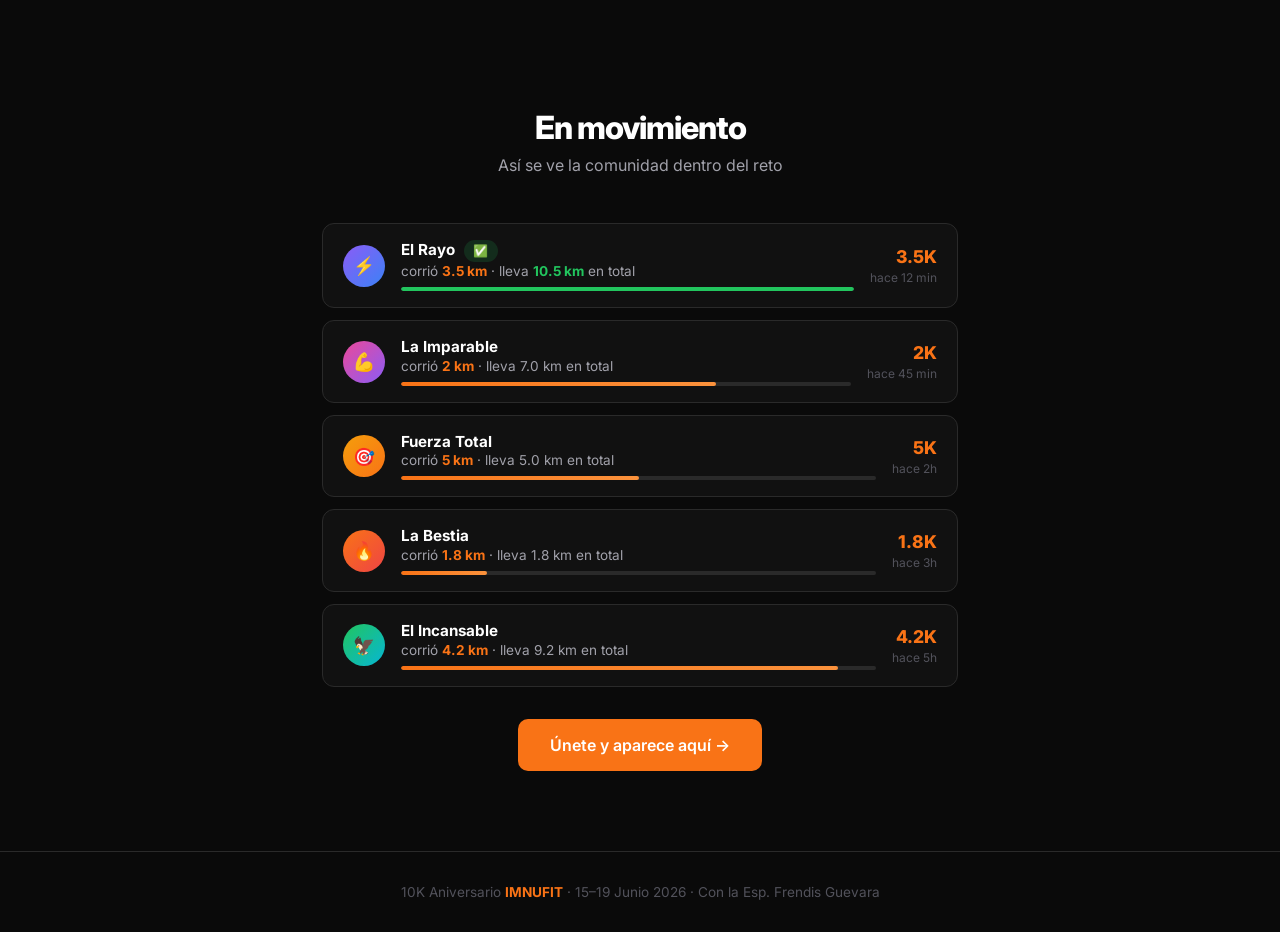
==== commit 95e569ec: "Reordena secciones de landing: como funciona > apps > premios > únete Co-Authored-By: Claude Sonnet " ====
--- a/index.html
+++ b/index.html
@@ -12,12 +12,13 @@
   <div class="nav-logo">IMNU<span>FIT</span></div>
   <div class="nav-links">
     <a href="#como">¿Cómo funciona?</a>
+    <a href="#apps">Apps</a>
     <a href="#premios">Premios</a>
-    <a href="#apps">Apps</a>
     <a href="register.html" class="btn btn-primary" style="padding:0.5rem 1.1rem;font-size:0.85rem;">Únete</a>
   </div>
 </nav>
 
+<!-- HERO -->
 <section class="hero">
   <div class="hero-badge">🔥 15 – 19 Junio 2026</div>
   <h1>10K<br><span class="highlight">Aniversario</span><br>IMNUFIT</h1>
@@ -27,6 +28,7 @@
   </div>
 </section>
 
+<!-- COUNTDOWN -->
 <section class="countdown-section">
   <h2>El reto comienza en</h2>
   <div class="countdown">
@@ -37,6 +39,113 @@
   </div>
 </section>
 
+<!-- CÓMO FUNCIONA -->
+<section class="how-section" id="como">
+  <h2 class="section-title">¿Cómo funciona?</h2>
+  <p class="section-sub">Simple. Sin excusas.</p>
+  <div class="steps">
+    <div class="step">
+      <div class="step-num">1</div>
+      <h3>Regístrate</h3>
+      <p>Crea tu perfil con un alias épico. "El Imparable", "La Bestia", lo que seas.</p>
+    </div>
+    <div class="step">
+      <div class="step-num">2</div>
+      <h3>Corre</h3>
+      <p>Usa Nike Run, Apple Watch, Strava o cualquier app. Tú eliges cómo y cuándo.</p>
+    </div>
+    <div class="step">
+      <div class="step-num">3</div>
+      <h3>Sube tu evidencia</h3>
+      <p>Foto del resultado en tu app + selfie post-run. ¡Tus km se suman al instante y apareces en el Feed!</p>
+    </div>
+    <div class="step">
+      <div class="step-num">4</div>
+      <h3>Gana tu descuento</h3>
+      <p>Al completar 10K recibes $50 OFF. Solo por participar, $20 OFF.</p>
+    </div>
+  </div>
+</section>
+
+<!-- APPS & TRACKING -->
+<section class="apps-section" id="apps">
+  <div style="max-width:900px;margin:0 auto;">
+    <h2 class="section-title">Usa tu app favorita</h2>
+    <p class="section-sub">Compatible con cualquier dispositivo o app de running</p>
+
+    <div class="apps-grid">
+      <div class="app-card">
+        <div class="app-card-icon">👟</div>
+        <div class="app-card-name">Nike Run Club</div>
+        <div class="app-card-desc">Captura el resumen de tu carrera</div>
+      </div>
+      <div class="app-card">
+        <div class="app-card-icon">⌚</div>
+        <div class="app-card-name">Apple Watch</div>
+        <div class="app-card-desc">Exporta desde Fitness o Activity</div>
+      </div>
+      <div class="app-card">
+        <div class="app-card-icon">🚴</div>
+        <div class="app-card-name">Strava</div>
+        <div class="app-card-desc">Screenshot del resumen de la actividad</div>
+      </div>
+      <div class="app-card">
+        <div class="app-card-icon">🗺️</div>
+        <div class="app-card-name">Garmin Connect</div>
+        <div class="app-card-desc">Captura la pantalla de tu Garmin</div>
+      </div>
+      <div class="app-card">
+        <div class="app-card-icon">💙</div>
+        <div class="app-card-name">Samsung Health</div>
+        <div class="app-card-desc">Muestra distancia y tiempo de carrera</div>
+      </div>
+      <div class="app-card">
+        <div class="app-card-icon">📱</div>
+        <div class="app-card-name">Cualquier app</div>
+        <div class="app-card-desc">Si registra km, sirve para el reto</div>
+      </div>
+    </div>
+
+    <div class="metrics-strip" style="margin-top:2rem;">
+      <div class="metric-item">
+        <div class="metric-icon">📍</div>
+        <div class="metric-label">Distancia</div>
+        <div class="metric-value">km</div>
+      </div>
+      <div class="metric-item">
+        <div class="metric-icon">⏱️</div>
+        <div class="metric-label">Tiempo</div>
+        <div class="metric-value">min</div>
+      </div>
+      <div class="metric-item">
+        <div class="metric-icon">🔥</div>
+        <div class="metric-label">Calorías</div>
+        <div class="metric-value">kcal</div>
+      </div>
+      <div class="metric-item">
+        <div class="metric-icon">❤️</div>
+        <div class="metric-label">Frecuencia</div>
+        <div class="metric-value">bpm</div>
+      </div>
+      <div class="metric-item">
+        <div class="metric-icon">👟</div>
+        <div class="metric-label">Pasos</div>
+        <div class="metric-value">steps</div>
+      </div>
+      <div class="metric-item">
+        <div class="metric-icon">🏆</div>
+        <div class="metric-label">Ritmo</div>
+        <div class="metric-value">min/km</div>
+      </div>
+    </div>
+
+    <p style="text-align:center;color:var(--text3);font-size:0.82rem;margin-top:1.25rem;">
+      Solo necesitas un screenshot con la distancia visible. Sin instalaciones adicionales.
+    </p>
+  </div>
+</section>
+
+<!-- PREMIOS -->
 <section class="prizes-section" id="premios">
   <h2 class="section-title">Premios</h2>
   <p class="section-sub">Con la Esp. Frendis Guevara</p>
@@ -56,7 +165,7 @@
   </div>
 </section>
 
-<!-- MOCK FEED PREVIEW -->
+<!-- EN MOVIMIENTO (MOCK FEED) + CTA ÚNETE -->
 <section class="feed-section" id="feed-preview">
   <h2 class="section-title" style="margin-bottom:0.5rem">En movimiento</h2>
   <p class="section-sub">Así se ve la comunidad dentro del reto</p>
@@ -112,114 +221,8 @@
       <div class="feed-meta"><div class="feed-km">4.2K</div><div class="feed-time">hace 5h</div></div>
     </div>
   </div>
-  <div style="text-align:center;margin-top:1.5rem">
-    <a href="register.html" class="btn btn-primary">Únete y aparece aquí →</a>
-  </div>
-</section>
-
-<section class="how-section" id="como">
-  <h2 class="section-title">¿Cómo funciona?</h2>
-  <p class="section-sub">Simple. Sin excusas.</p>
-  <div class="steps">
-    <div class="step">
-      <div class="step-num">1</div>
-      <h3>Regístrate</h3>
-      <p>Crea tu perfil con un alias épico. "El Imparable", "La Bestia", lo que seas.</p>
-    </div>
-    <div class="step">
-      <div class="step-num">2</div>
-      <h3>Corre</h3>
-      <p>Usa Nike Run, Apple Watch, Strava o cualquier app. Tú eliges cómo y cuándo.</p>
-    </div>
-    <div class="step">
-      <div class="step-num">3</div>
-      <h3>Sube tu evidencia</h3>
-      <p>Foto del resultado en tu app + selfie post-run. ¡Tus km se suman al instante y apareces en el Feed!</p>
-    </div>
-    <div class="step">
-      <div class="step-num">4</div>
-      <h3>Gana tu descuento</h3>
-      <p>Al completar 10K recibes $50 OFF. Solo por participar, $20 OFF.</p>
-    </div>
-  </div>
-</section>
-
-<!-- APPS & TRACKING SECTION -->
-<section class="apps-section" id="apps">
-  <div style="max-width:900px;margin:0 auto;">
-    <h2 class="section-title">Usa tu app favorita</h2>
-    <p class="section-sub">Compatible con cualquier dispositivo o app de running</p>
-
-    <div class="apps-grid">
-      <div class="app-card">
-        <div class="app-card-icon">👟</div>
-        <div class="app-card-name">Nike Run Club</div>
-        <div class="app-card-desc">Captura el resumen de tu carrera</div>
-      </div>
-      <div class="app-card">
-        <div class="app-card-icon">⌚</div>
-        <div class="app-card-name">Apple Watch</div>
-        <div class="app-card-desc">Exporta desde Fitness o Activity</div>
-      </div>
-      <div class="app-card">
-        <div class="app-card-icon">🚴</div>
-        <div class="app-card-name">Strava</div>
-        <div class="app-card-desc">Screenshot del resumen de la actividad</div>
-      </div>
-      <div class="app-card">
-        <div class="app-card-icon">🗺️</div>
-        <div class="app-card-name">Garmin Connect</div>
-        <div class="app-card-desc">Captura la pantalla de tu Garmin</div>
-      </div>
-      <div class="app-card">
-        <div class="app-card-icon">💙</div>
-        <div class="app-card-name">Samsung Health</div>
-        <div class="app-card-desc">Muestra distancia y tiempo de carrera</div>
-      </div>
-      <div class="app-card">
-        <div class="app-card-icon">📱</div>
-        <div class="app-card-name">Cualquier app</div>
-        <div class="app-card-desc">Si registra km, sirve para el reto</div>
-      </div>
-    </div>
-
-    <!-- METRICS STRIP -->
-    <div class="metrics-strip" style="margin-top:2rem;">
-      <div class="metric-item">
-        <div class="metric-icon">📍</div>
-        <div class="metric-label">Distancia</div>
-        <div class="metric-value">km</div>
-      </div>
-      <div class="metric-item">
-        <div class="metric-icon">⏱️</div>
-        <div class="metric-label">Tiempo</div>
-        <div class="metric-value">min</div>
-      </div>
-      <div class="metric-item">
-        <div class="metric-icon">🔥</div>
-        <div class="metric-label">Calorías</div>
-        <div class="metric-value">kcal</div>
-      </div>
-      <div class="metric-item">
-        <div class="metric-icon">❤️</div>
-        <div class="metric-label">Frecuencia</div>
-        <div class="metric-value">bpm</div>
-      </div>
-      <div class="metric-item">
-        <div class="metric-icon">👟</div>
-        <div class="metric-label">Pasos</div>
-        <div class="metric-value">steps</div>
-      </div>
-      <div class="metric-item">
-        <div class="metric-icon">🏆</div>
-        <div class="metric-label">Ritmo</div>
-        <div class="metric-value">min/km</div>
-      </div>
-    </div>
-
-    <p style="text-align:center;color:var(--text3);font-size:0.82rem;margin-top:1.25rem;">
-      Solo necesitas un screenshot con la distancia visible. Sin instalaciones adicionales.
-    </p>
+  <div style="text-align:center;margin-top:2rem;">
+    <a href="register.html" class="btn btn-primary btn-lg">Únete y aparece aquí →</a>
   </div>
 </section>
 
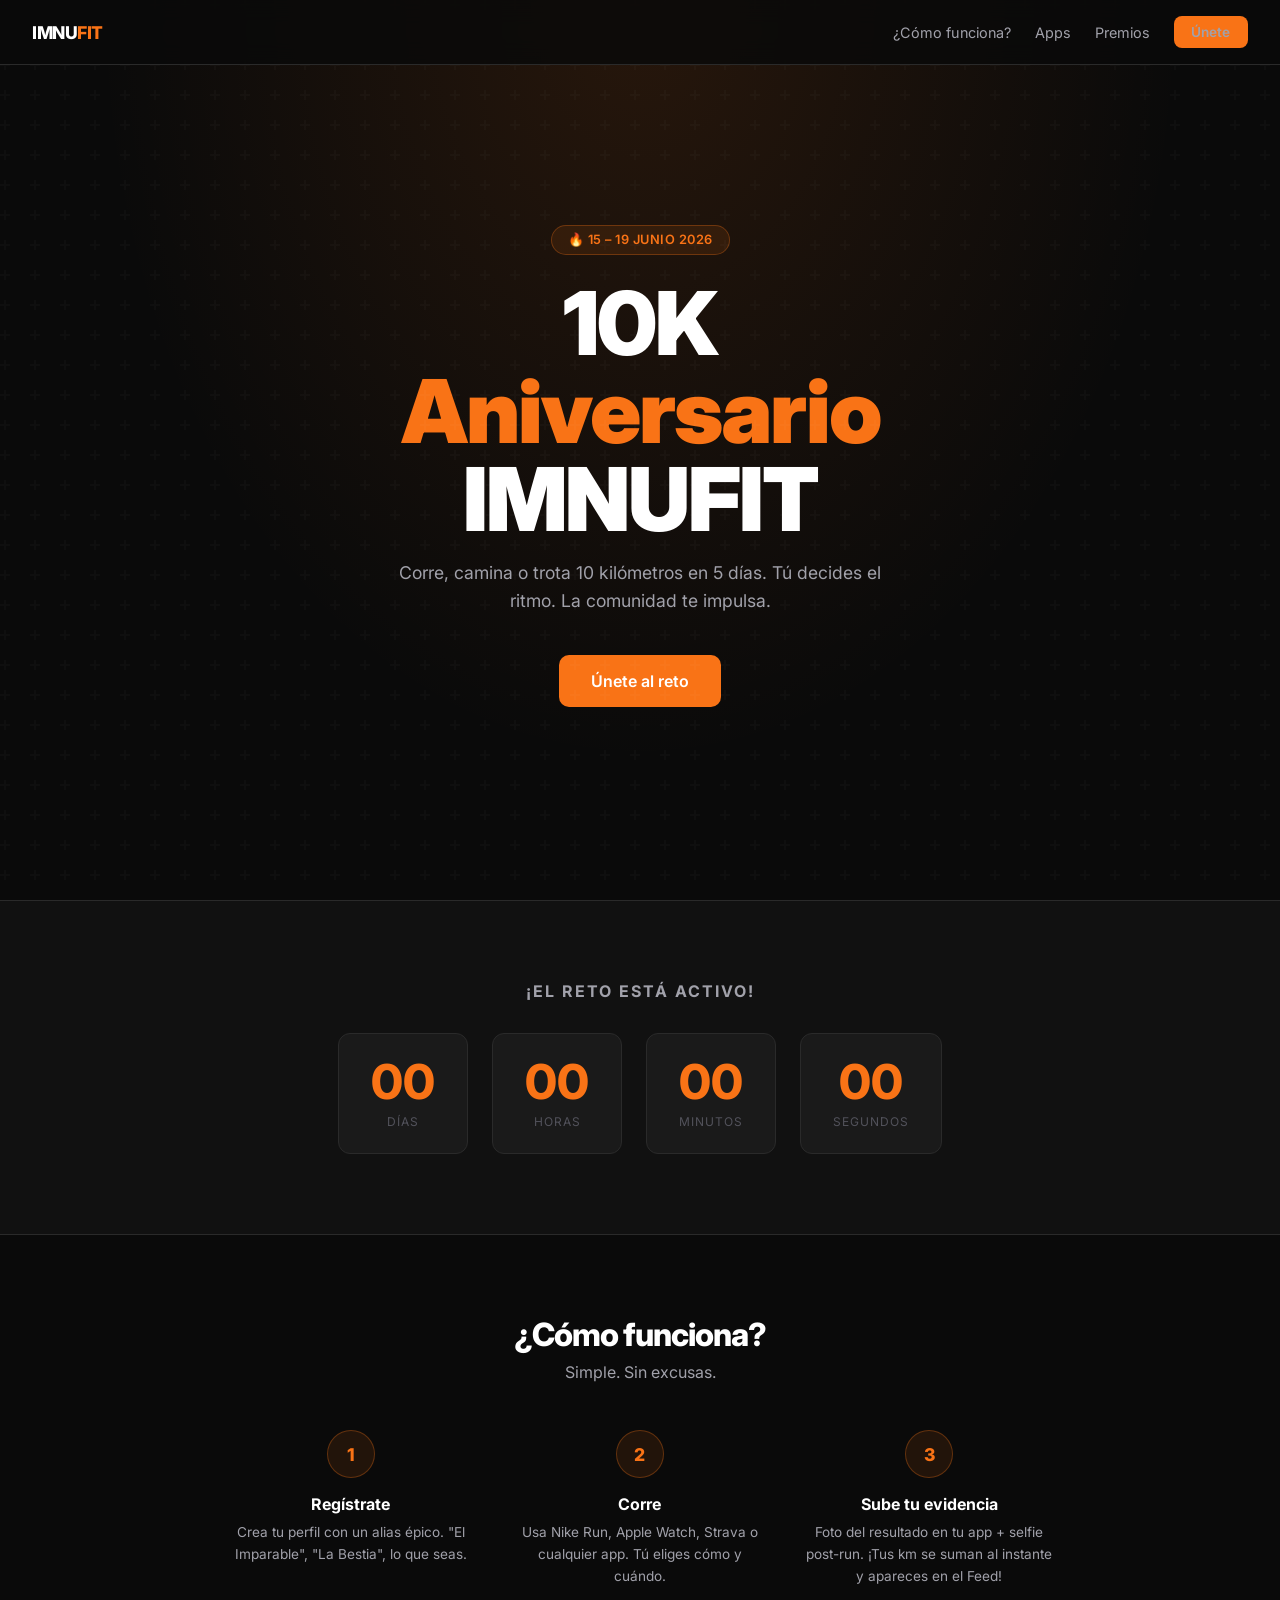
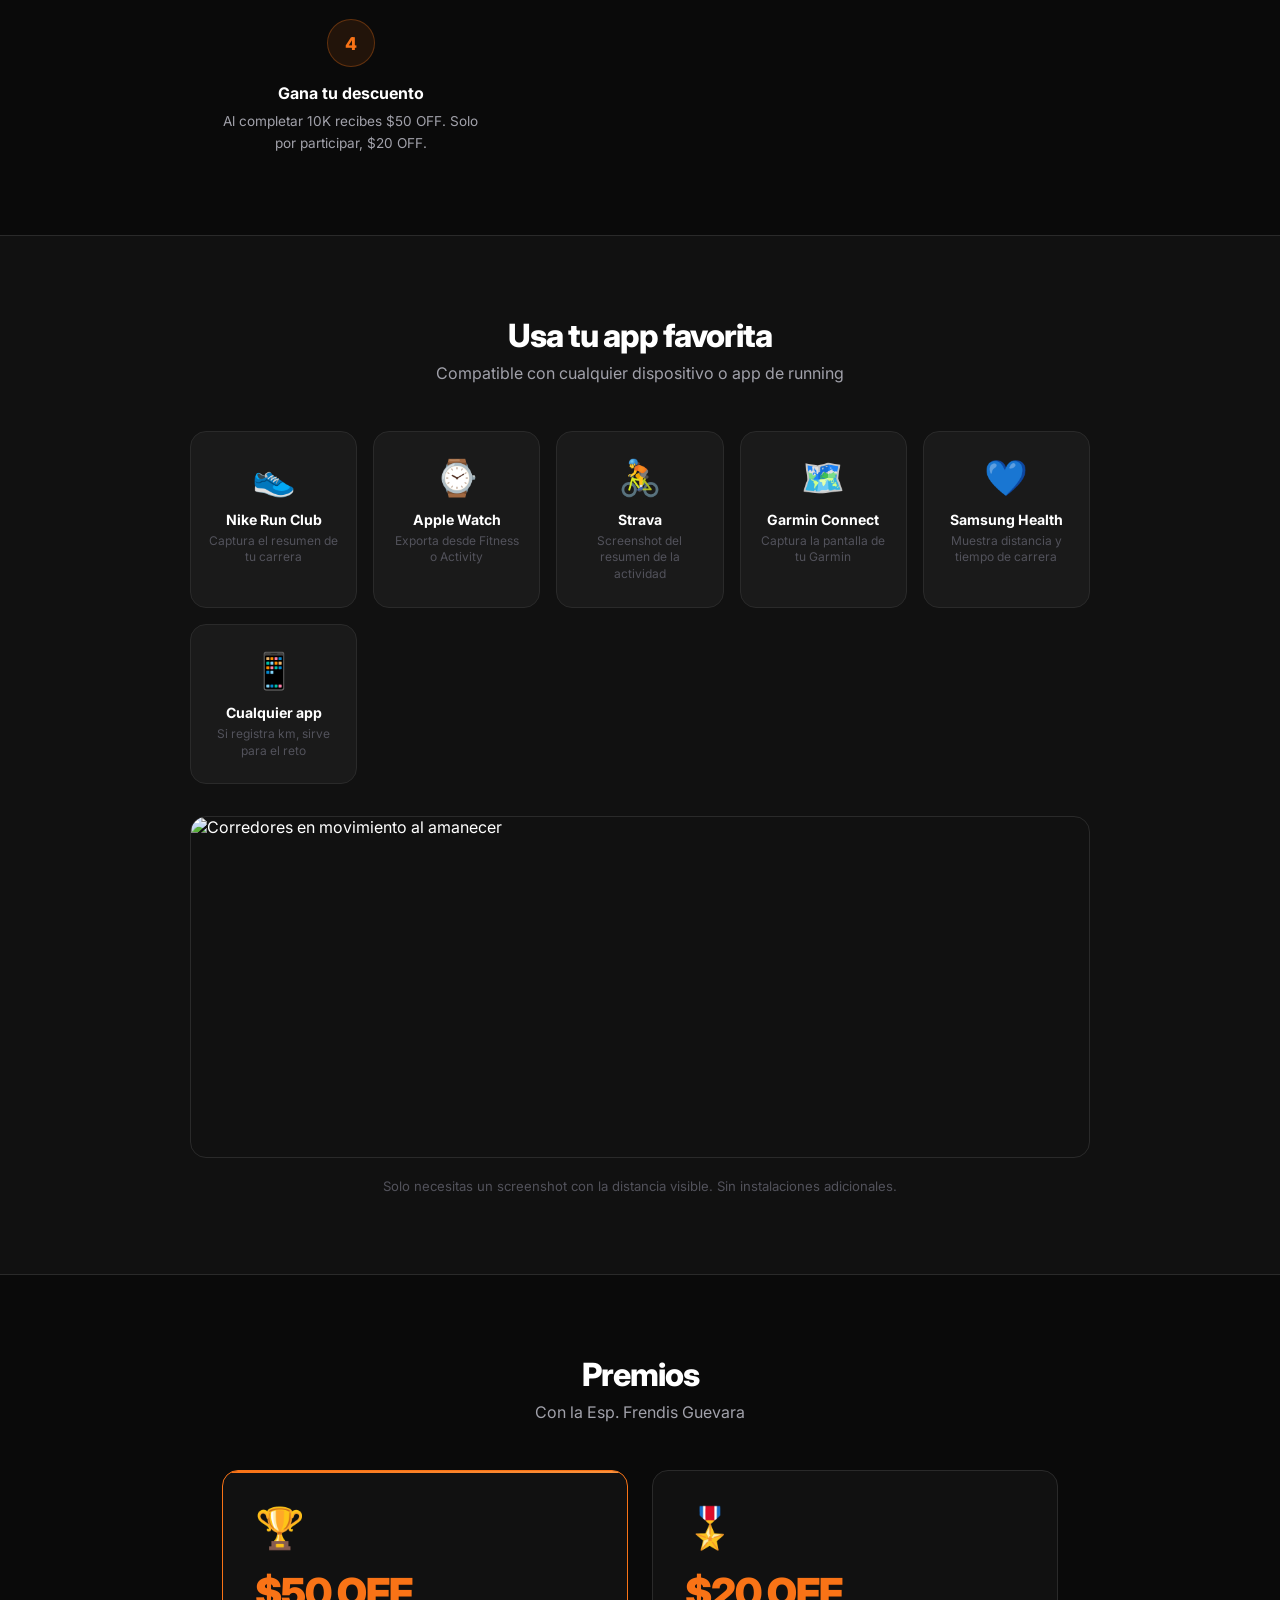
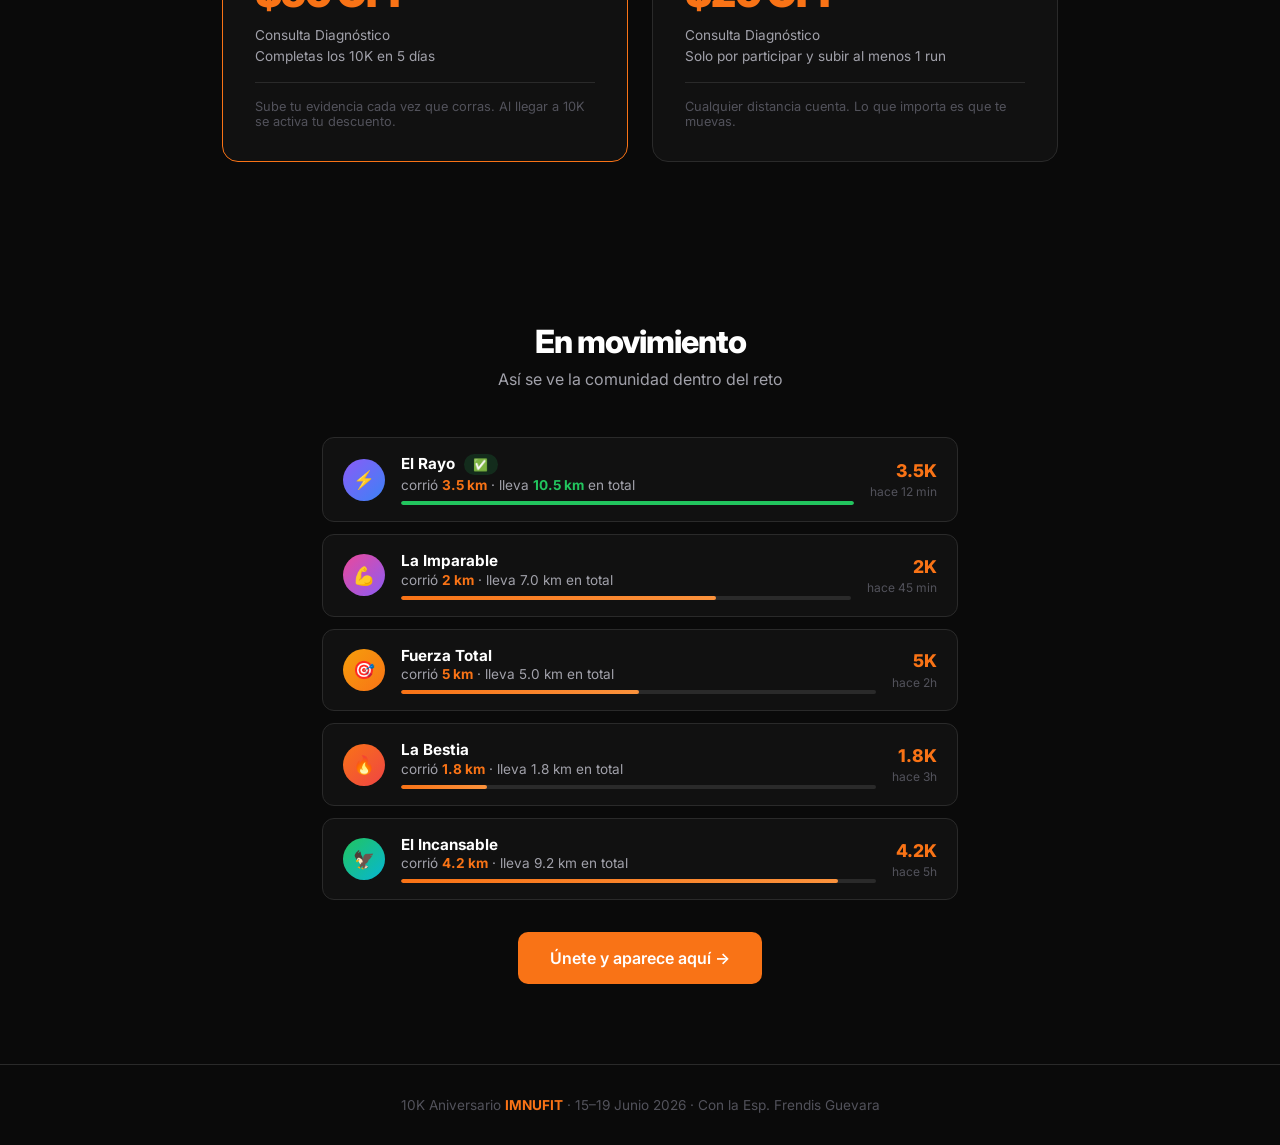
==== commit adced6d3: "Agrega indicador de día del reto y foto de running en landing - Dashboard: indicador "Día X de 5" co" ====
--- a/index.html
+++ b/index.html
@@ -106,37 +106,8 @@
       </div>
     </div>
 
-    <div class="metrics-strip" style="margin-top:2rem;">
-      <div class="metric-item">
-        <div class="metric-icon">📍</div>
-        <div class="metric-label">Distancia</div>
-        <div class="metric-value">km</div>
-      </div>
-      <div class="metric-item">
-        <div class="metric-icon">⏱️</div>
-        <div class="metric-label">Tiempo</div>
-        <div class="metric-value">min</div>
-      </div>
-      <div class="metric-item">
-        <div class="metric-icon">🔥</div>
-        <div class="metric-label">Calorías</div>
-        <div class="metric-value">kcal</div>
-      </div>
-      <div class="metric-item">
-        <div class="metric-icon">❤️</div>
-        <div class="metric-label">Frecuencia</div>
-        <div class="metric-value">bpm</div>
-      </div>
-      <div class="metric-item">
-        <div class="metric-icon">👟</div>
-        <div class="metric-label">Pasos</div>
-        <div class="metric-value">steps</div>
-      </div>
-      <div class="metric-item">
-        <div class="metric-icon">🏆</div>
-        <div class="metric-label">Ritmo</div>
-        <div class="metric-value">min/km</div>
-      </div>
+    <div class="running-photo" style="margin-top:2rem;">
+      <img src="https://images.unsplash.com/photo-1552674605-db6ffd4facb5?w=1400&q=80&fm=jpg&fit=crop" alt="Corredores en movimiento al amanecer" loading="lazy">
     </div>
 
     <p style="text-align:center;color:var(--text3);font-size:0.82rem;margin-top:1.25rem;">
--- a/css/style.css
+++ b/css/style.css
@@ -328,20 +328,29 @@
 .app-card-name { font-size: 0.88rem; font-weight: 700; color: var(--text); }
 .app-card-desc { font-size: 0.75rem; color: var(--text3); margin-top: 0.3rem; line-height: 1.4; }
 
-/* METRICS STRIP */
-.metrics-strip {
-  display: grid; grid-template-columns: repeat(auto-fit, minmax(120px, 1fr));
-  gap: 0; max-width: 900px; margin: 3rem auto 0;
-  background: var(--bg3); border: 1px solid var(--border); border-radius: 16px; overflow: hidden;
-}
-.metric-item {
-  padding: 1.5rem 1rem; text-align: center;
-  border-right: 1px solid var(--border);
-}
-.metric-item:last-child { border-right: none; }
-.metric-icon { font-size: 1.6rem; margin-bottom: 0.5rem; }
-.metric-label { font-size: 0.78rem; color: var(--text2); font-weight: 600; }
-.metric-value { font-size: 1.1rem; font-weight: 800; color: var(--accent); margin-top: 0.2rem; }
+/* RUNNING PHOTO */
+.running-photo {
+  border-radius: 16px; overflow: hidden;
+  border: 1px solid var(--border);
+}
+.running-photo img {
+  width: 100%; height: 340px; object-fit: cover; display: block;
+}
+
+/* DAY STRIP (DASHBOARD) */
+.day-strip {
+  display: flex; align-items: center; justify-content: space-between;
+  background: rgba(249,115,22,0.08); border: 1px solid rgba(249,115,22,0.25);
+  border-radius: 10px; padding: 0.85rem 1rem; margin-bottom: 1.25rem;
+}
+.day-dots { display: flex; gap: 0.45rem; }
+.day-dot {
+  width: 11px; height: 11px; border-radius: 50%;
+  background: var(--bg3); border: 1px solid var(--border);
+}
+.day-dot.active { background: var(--accent); border-color: var(--accent); box-shadow: 0 0 0 3px rgba(249,115,22,0.2); }
+.day-dot.done { background: var(--accent); border-color: var(--accent); opacity: 0.45; }
+.day-label { font-size: 0.85rem; font-weight: 700; color: var(--accent); }
 
 /* FOOTER */
 footer {
@@ -356,6 +365,7 @@
   .nav-links { gap: 0.75rem; }
   .stats-bar { gap: 1.5rem; }
   .profile-header { flex-direction: column; text-align: center; }
+  .running-photo img { height: 220px; }
 }
 
 /* SPINNER */
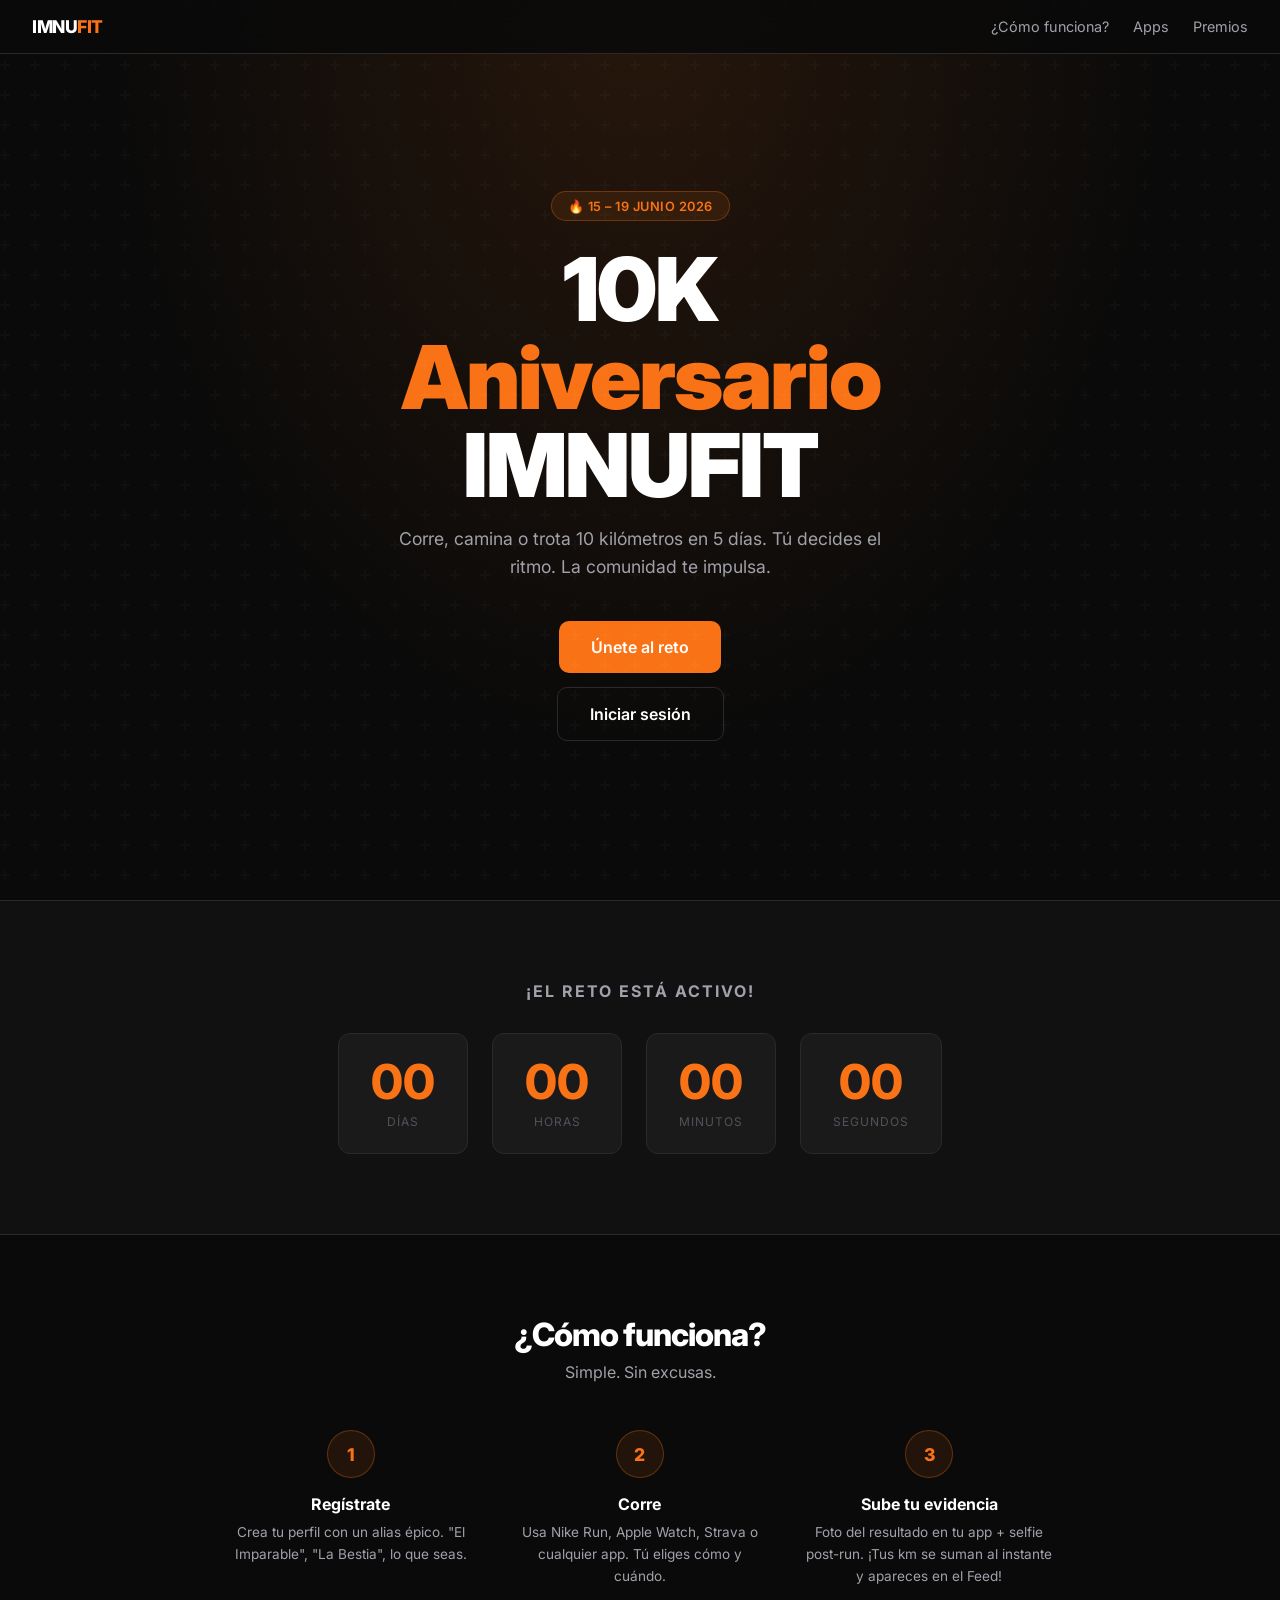
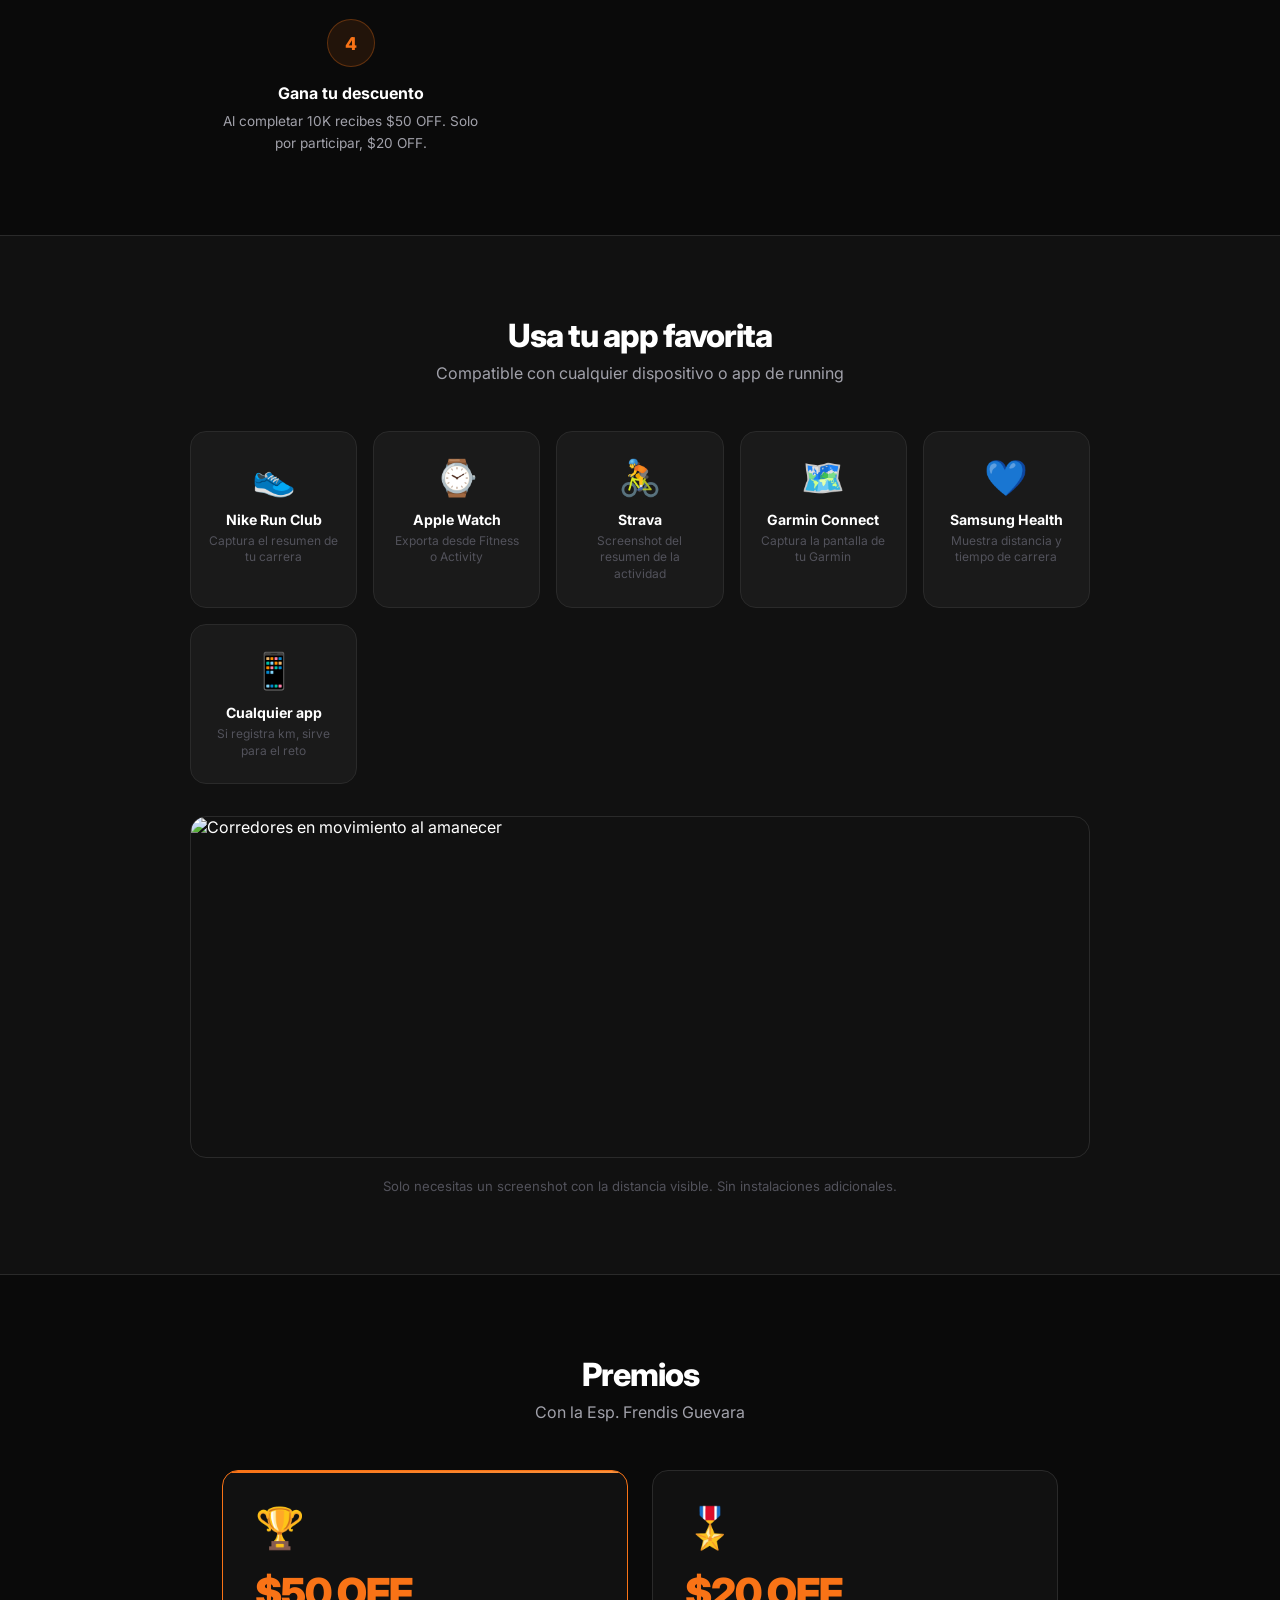
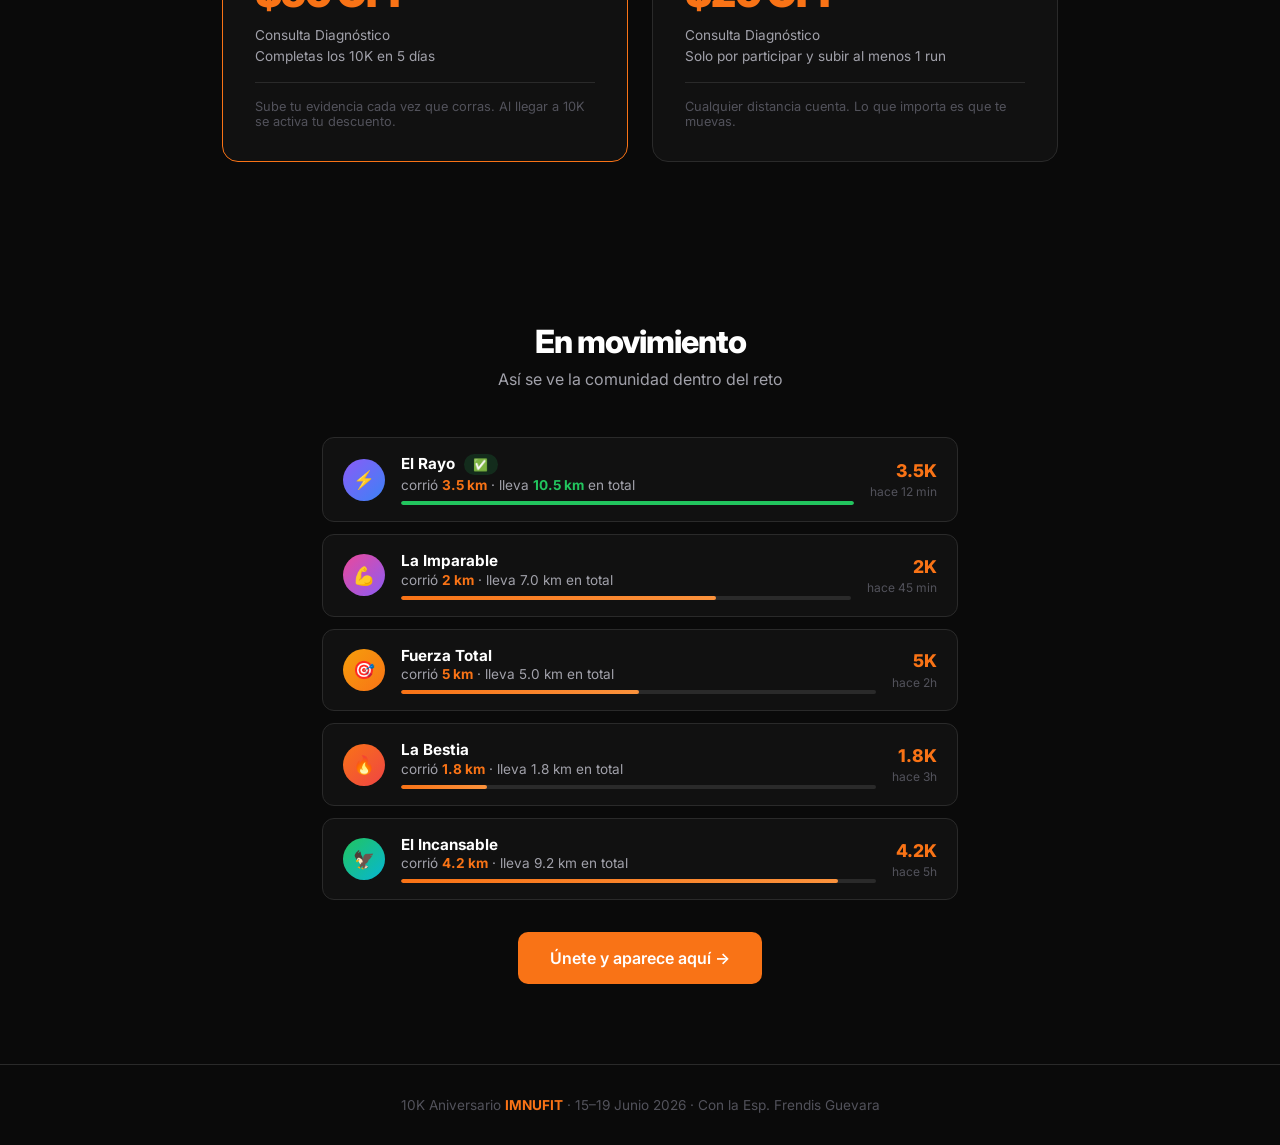
==== commit 1223a60d: "Ajusta navegación: login en hero, "Posiciones" y protege feed - Landing: quita botón "Únete" del nav" ====
--- a/index.html
+++ b/index.html
@@ -14,7 +14,6 @@
     <a href="#como">¿Cómo funciona?</a>
     <a href="#apps">Apps</a>
     <a href="#premios">Premios</a>
-    <a href="register.html" class="btn btn-primary" style="padding:0.5rem 1.1rem;font-size:0.85rem;">Únete</a>
   </div>
 </nav>
 
@@ -25,6 +24,7 @@
   <p>Corre, camina o trota 10 kilómetros en 5 días. Tú decides el ritmo. La comunidad te impulsa.</p>
   <div class="hero-cta">
     <a href="register.html" class="btn btn-primary btn-lg">Únete al reto</a>
+    <a href="register.html#login" class="btn btn-outline btn-lg">Iniciar sesión</a>
   </div>
 </section>
 
--- a/css/style.css
+++ b/css/style.css
@@ -88,7 +88,7 @@
   font-size: 1.1rem; color: var(--text2); max-width: 500px;
   margin: 0 auto 2.5rem; line-height: 1.6;
 }
-.hero-cta { display: flex; gap: 1rem; justify-content: center; flex-wrap: wrap; }
+.hero-cta { display: flex; flex-direction: column; gap: 0.85rem; align-items: center; }
 
 /* STATS BAR */
 .stats-bar {
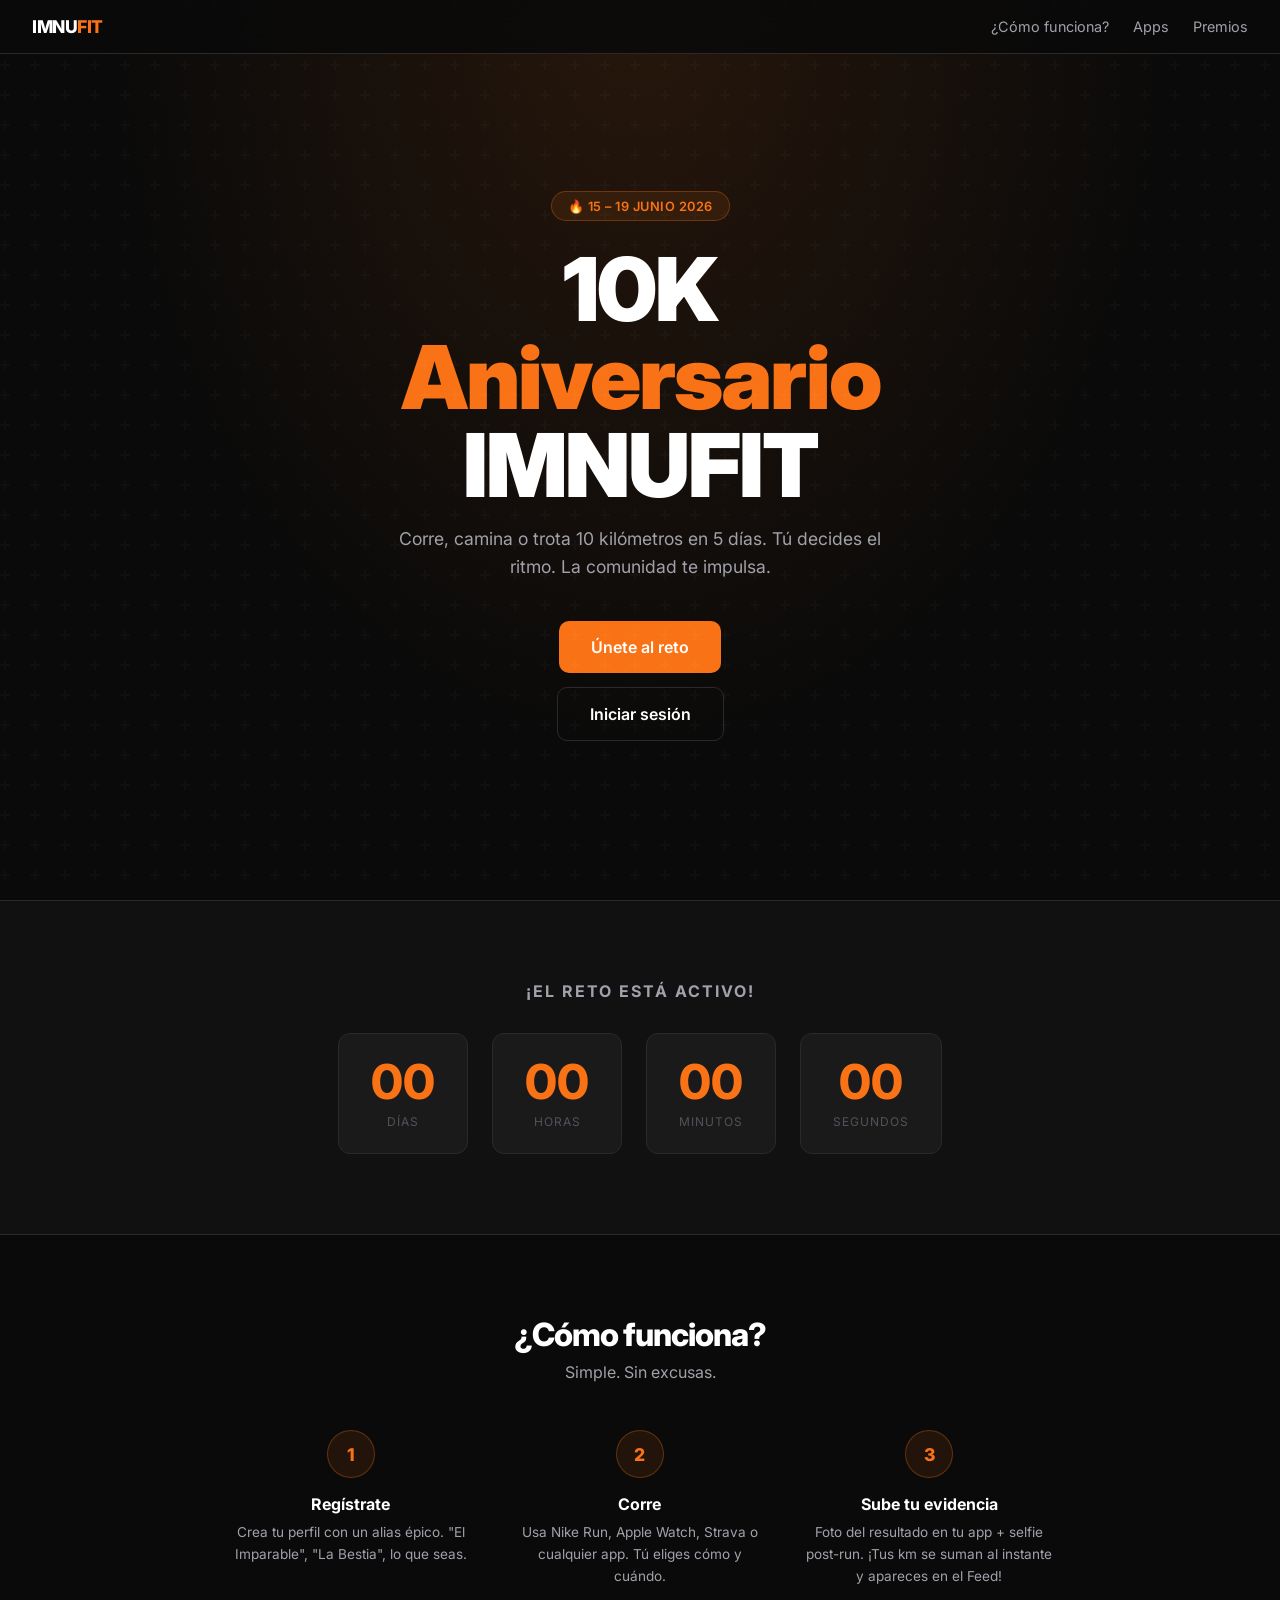
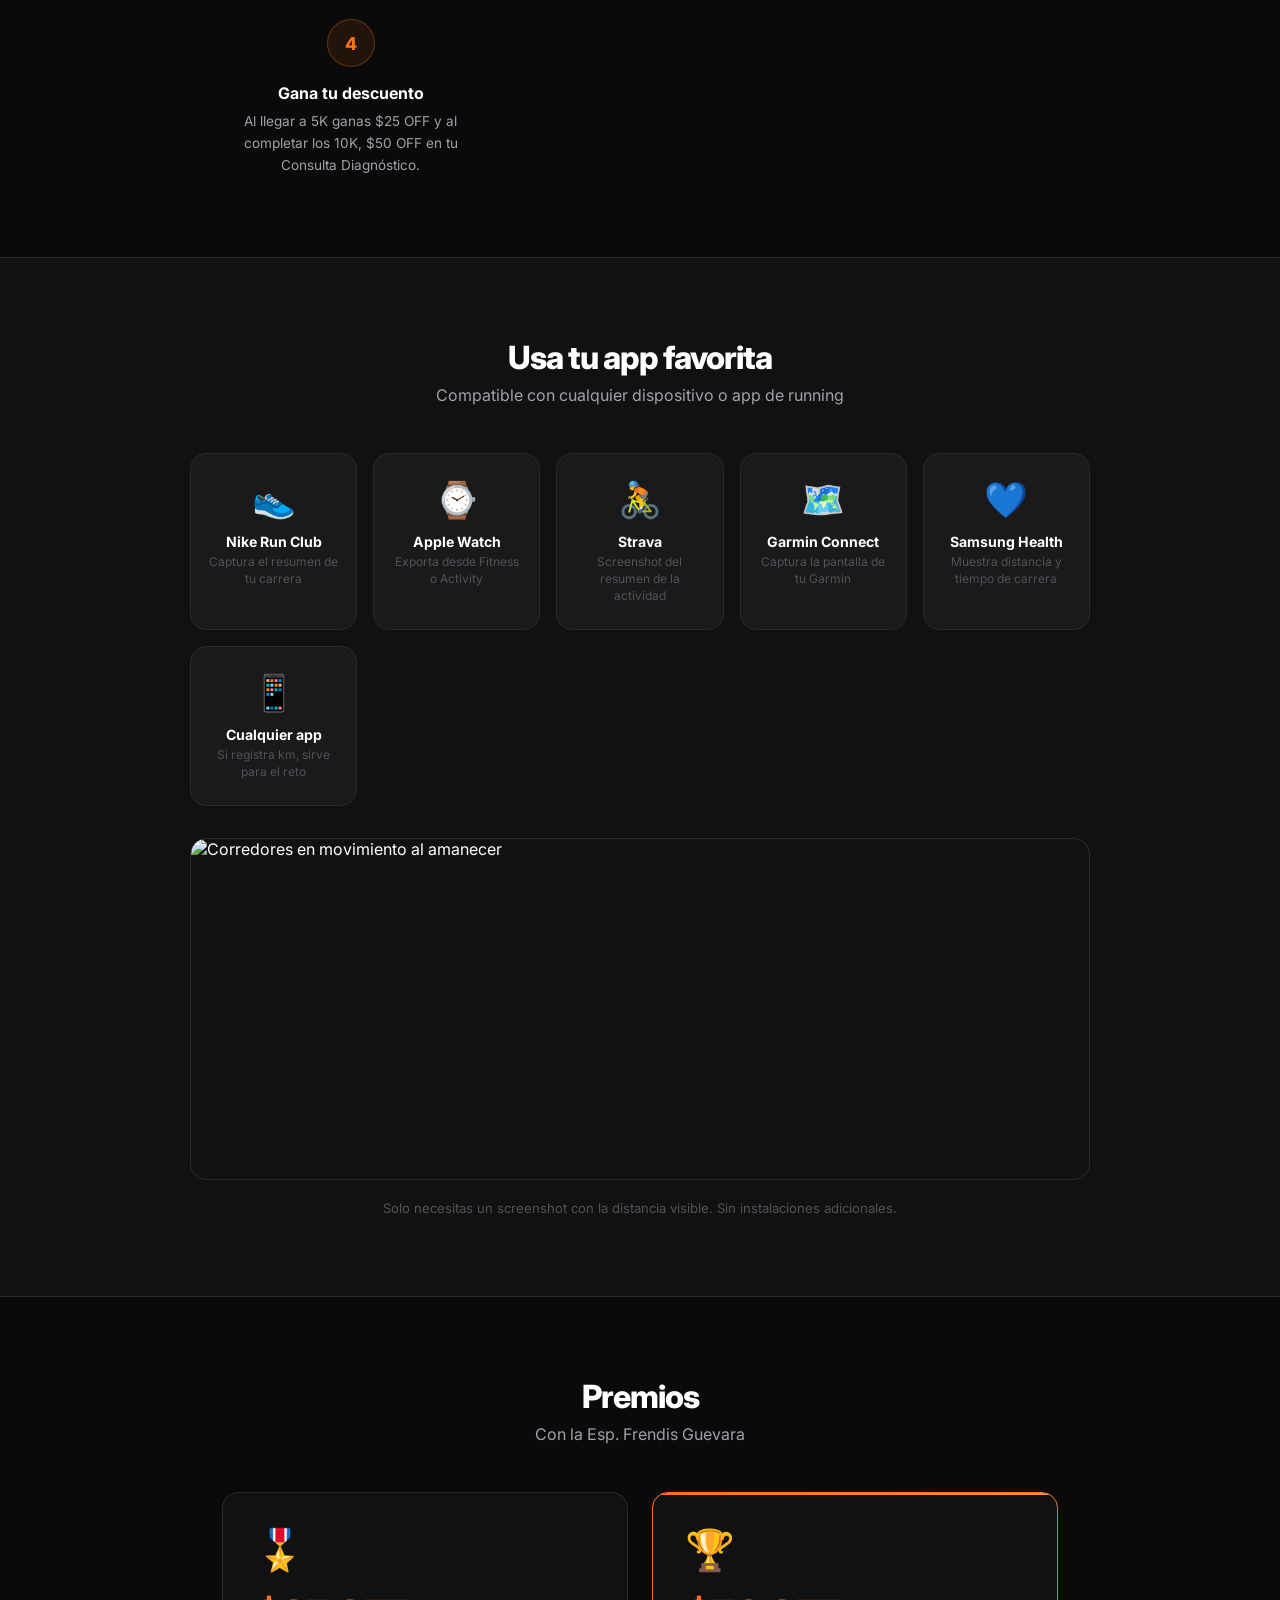
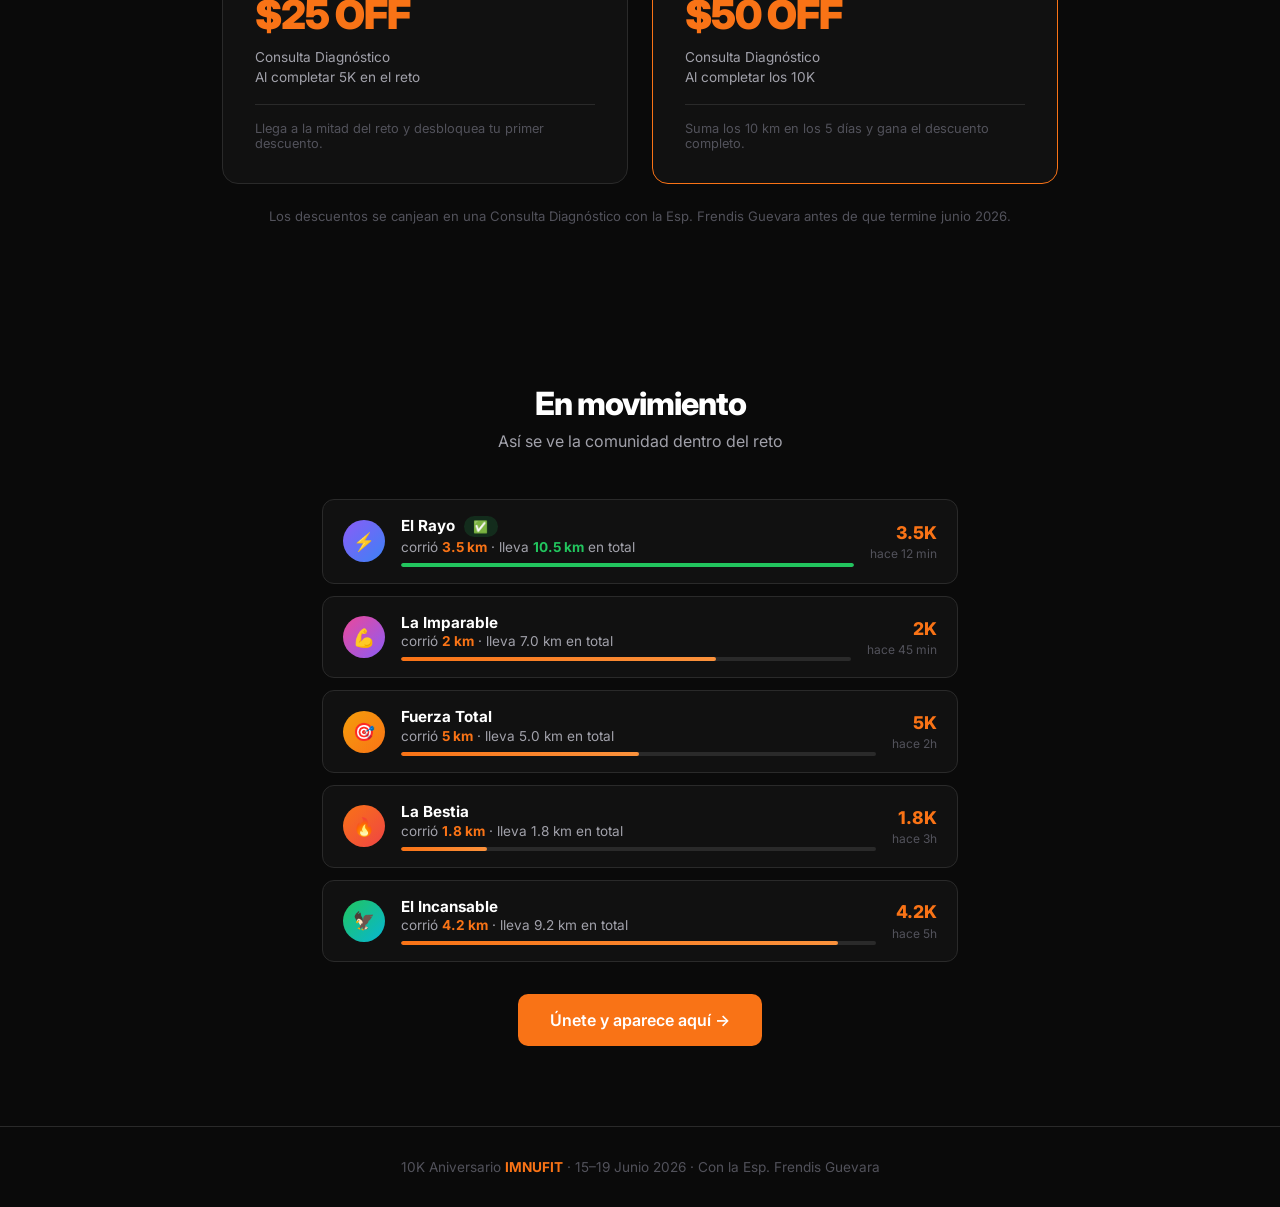
==== commit f1ba4f11: "Reestructura premios: $25 OFF a los 5K, $50 OFF a los 10K - Landing: tarjetas de premio $25 (5K) y $" ====
--- a/index.html
+++ b/index.html
@@ -62,7 +62,7 @@
     <div class="step">
       <div class="step-num">4</div>
       <h3>Gana tu descuento</h3>
-      <p>Al completar 10K recibes $50 OFF. Solo por participar, $20 OFF.</p>
+      <p>Al llegar a 5K ganas $25 OFF y al completar los 10K, $50 OFF en tu Consulta Diagnóstico.</p>
     </div>
   </div>
 </section>
@@ -121,19 +121,22 @@
   <h2 class="section-title">Premios</h2>
   <p class="section-sub">Con la Esp. Frendis Guevara</p>
   <div class="prizes-grid">
+    <div class="prize-card">
+      <div class="prize-icon">🎖️</div>
+      <div class="prize-amount">$25 OFF</div>
+      <div class="prize-label">Consulta Diagnóstico<br>Al completar 5K en el reto</div>
+      <div class="prize-condition">Llega a la mitad del reto y desbloquea tu primer descuento.</div>
+    </div>
     <div class="prize-card featured">
       <div class="prize-icon">🏆</div>
       <div class="prize-amount">$50 OFF</div>
-      <div class="prize-label">Consulta Diagnóstico<br>Completas los 10K en 5 días</div>
-      <div class="prize-condition">Sube tu evidencia cada vez que corras. Al llegar a 10K se activa tu descuento.</div>
-    </div>
-    <div class="prize-card">
-      <div class="prize-icon">🎖️</div>
-      <div class="prize-amount">$20 OFF</div>
-      <div class="prize-label">Consulta Diagnóstico<br>Solo por participar y subir al menos 1 run</div>
-      <div class="prize-condition">Cualquier distancia cuenta. Lo que importa es que te muevas.</div>
-    </div>
-  </div>
+      <div class="prize-label">Consulta Diagnóstico<br>Al completar los 10K</div>
+      <div class="prize-condition">Suma los 10 km en los 5 días y gana el descuento completo.</div>
+    </div>
+  </div>
+  <p style="text-align:center;color:var(--text3);font-size:0.82rem;margin-top:1.5rem;">
+    Los descuentos se canjean en una Consulta Diagnóstico con la Esp. Frendis Guevara antes de que termine junio 2026.
+  </p>
 </section>
 
 <!-- EN MOVIMIENTO (MOCK FEED) + CTA ÚNETE -->
--- a/css/style.css
+++ b/css/style.css
@@ -20,7 +20,7 @@
 body { font-family: 'Inter', sans-serif; background: var(--bg); color: var(--text); min-height: 100vh; }
 
 a { color: inherit; text-decoration: none; }
-button { cursor: pointer; font-family: inherit; border: none; outline: none; }
+button { cursor: pointer; font-family: inherit; border: none; outline: none; touch-action: manipulation; }
 input, textarea, select { font-family: inherit; outline: none; }
 
 /* NAV */
@@ -207,6 +207,36 @@
 .form-input::placeholder { color: var(--text3); }
 .form-hint { font-size: 0.78rem; color: var(--text3); margin-top: 0.35rem; }
 
+/* KM STEPPER */
+.km-stepper {
+  display: flex; align-items: center; justify-content: space-between; gap: 0.75rem;
+  background: var(--bg3); border: 1px solid var(--border);
+  border-radius: 14px; padding: 1.25rem 1.75rem;
+}
+.km-btn {
+  width: 52px; height: 52px; border-radius: 50%; flex-shrink: 0;
+  background: var(--accent); color: #fff;
+  font-size: 1.9rem; font-weight: 700; line-height: 1;
+  display: flex; align-items: center; justify-content: center;
+  transition: transform 0.12s, background 0.15s;
+}
+.km-btn:hover:not(:disabled) { background: var(--accent2); transform: scale(1.08); }
+.km-btn:active:not(:disabled) { transform: scale(0.95); }
+.km-btn:disabled { background: var(--bg2); color: var(--text3); cursor: not-allowed; }
+.km-value-wrap {
+  flex: 1; min-width: 0;
+  display: flex; align-items: baseline; justify-content: center; gap: 0.3rem;
+}
+.km-value {
+  text-align: center;
+  font-size: 3rem; font-weight: 900; color: var(--accent);
+  letter-spacing: -1px; line-height: 1;
+  background: transparent; border: none; padding: 0;
+  font-family: inherit;
+}
+.km-value:focus { outline: none; }
+.km-unit { font-size: 1rem; font-weight: 600; color: var(--text2); flex-shrink: 0; }
+
 /* CARD */
 .card {
   background: var(--bg2); border: 1px solid var(--border);
@@ -279,10 +309,26 @@
 .big-km { font-size: 4rem; font-weight: 900; line-height: 1; color: var(--accent); letter-spacing: -2px; }
 .big-km span { font-size: 1.5rem; font-weight: 600; color: var(--text2); }
 .big-label { font-size: 0.85rem; color: var(--text2); margin-bottom: 1rem; }
-.big-bar { height: 8px; background: var(--bg3); border-radius: 999px; overflow: hidden; margin-bottom: 0.5rem; }
+.big-bar { position: relative; height: 8px; background: var(--bg3); border-radius: 999px; overflow: hidden; margin-bottom: 0.5rem; }
 .big-fill { height: 100%; background: linear-gradient(90deg, var(--accent), var(--accent2)); transition: width 1s ease; border-radius: 999px; }
 .big-fill.complete { background: var(--green); }
 .big-pct { font-size: 0.85rem; color: var(--text2); }
+
+/* MILESTONES EN LA BARRA */
+.bar-tick {
+  position: absolute; top: 0; bottom: 0; width: 3px;
+  background: var(--bg); transform: translateX(-50%); z-index: 1;
+}
+.milestones { position: relative; height: 34px; margin-top: 0.5rem; }
+.milestone {
+  position: absolute; top: 0;
+  display: flex; flex-direction: column; align-items: center; line-height: 1.25;
+  transform: translateX(-50%);
+}
+.milestone-end { left: 100%; transform: translateX(-100%); align-items: flex-end; }
+.milestone-amt { font-size: 0.82rem; font-weight: 800; color: var(--text2); transition: color 0.3s; }
+.milestone-km { font-size: 0.68rem; color: var(--text3); }
+.milestone.reached .milestone-amt { color: var(--green); }
 
 /* RUNS LIST */
 .runs-list { display: flex; flex-direction: column; gap: 0.75rem; margin-top: 1rem; }
@@ -366,6 +412,9 @@
   .stats-bar { gap: 1.5rem; }
   .profile-header { flex-direction: column; text-align: center; }
   .running-photo img { height: 220px; }
+  .km-stepper { padding: 1rem 1.25rem; }
+  .km-btn { width: 46px; height: 46px; font-size: 1.6rem; }
+  .km-value { font-size: 2.25rem; }
 }
 
 /* SPINNER */
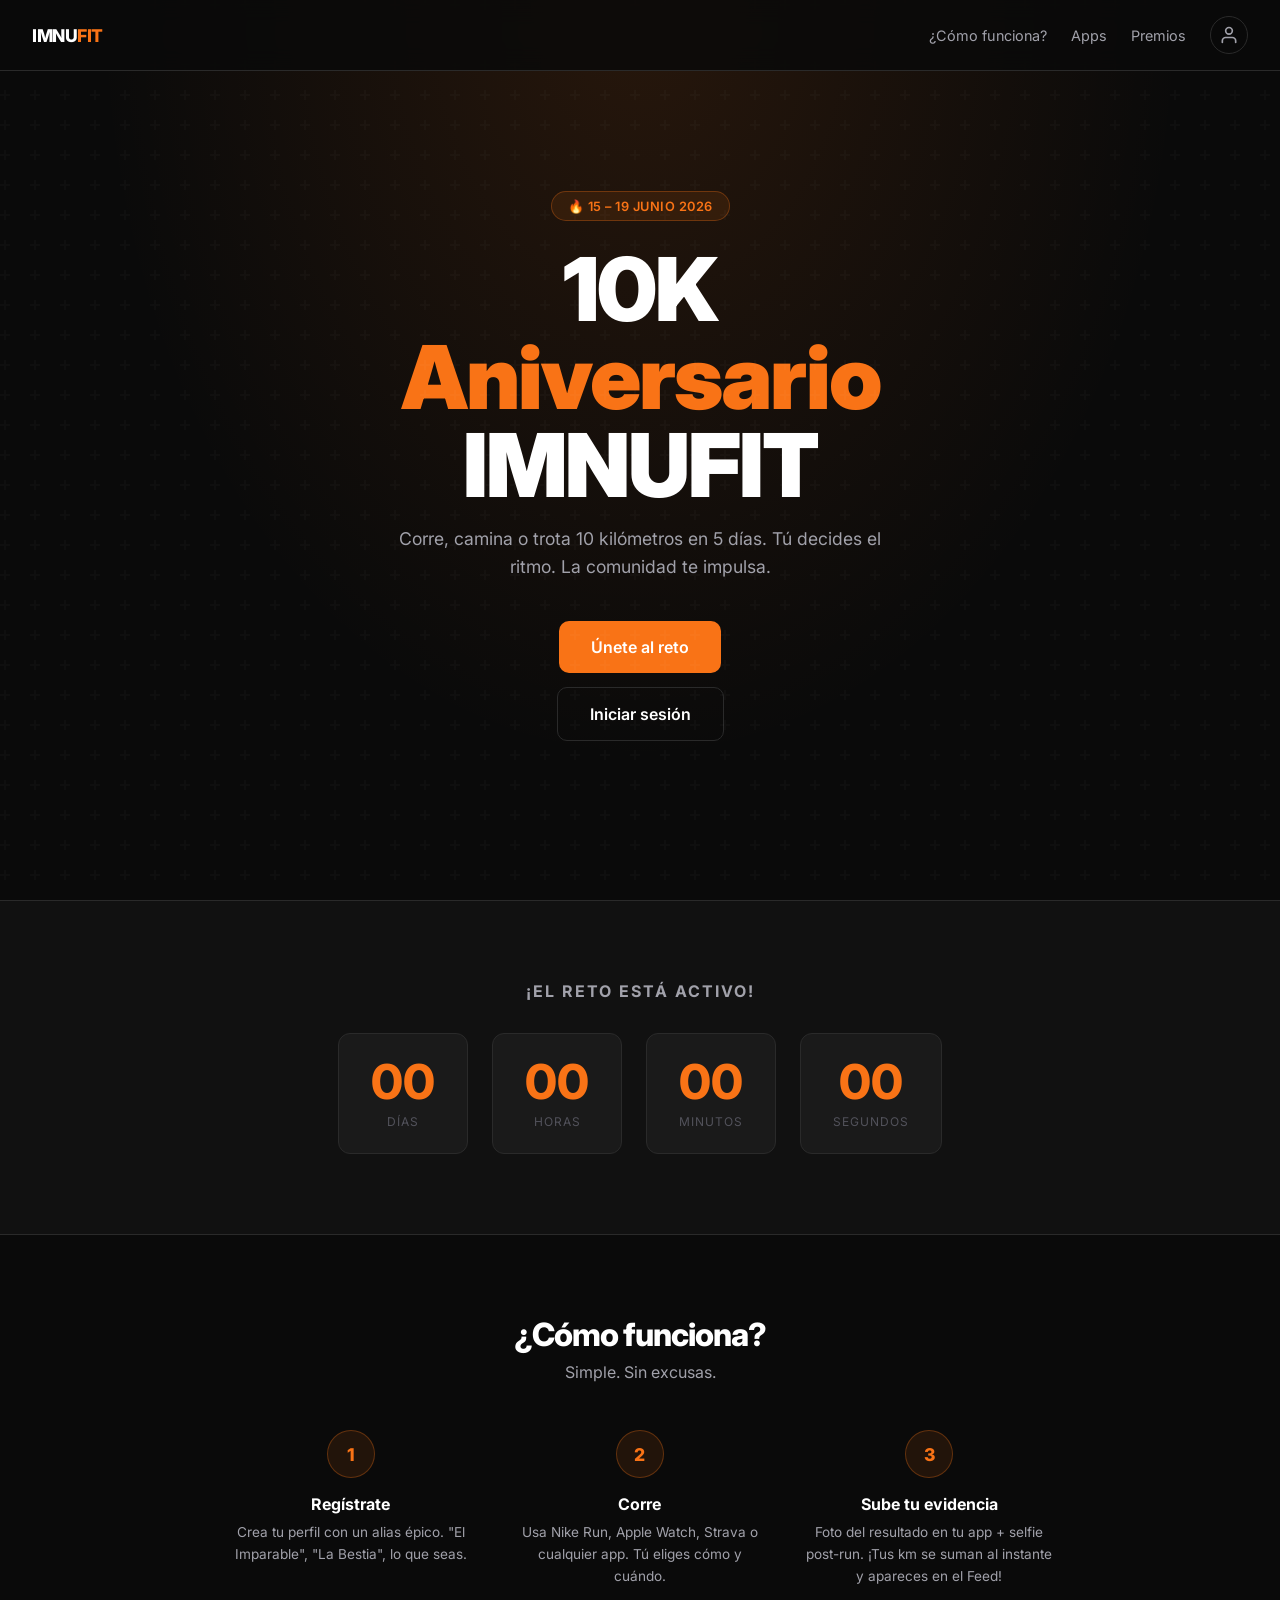
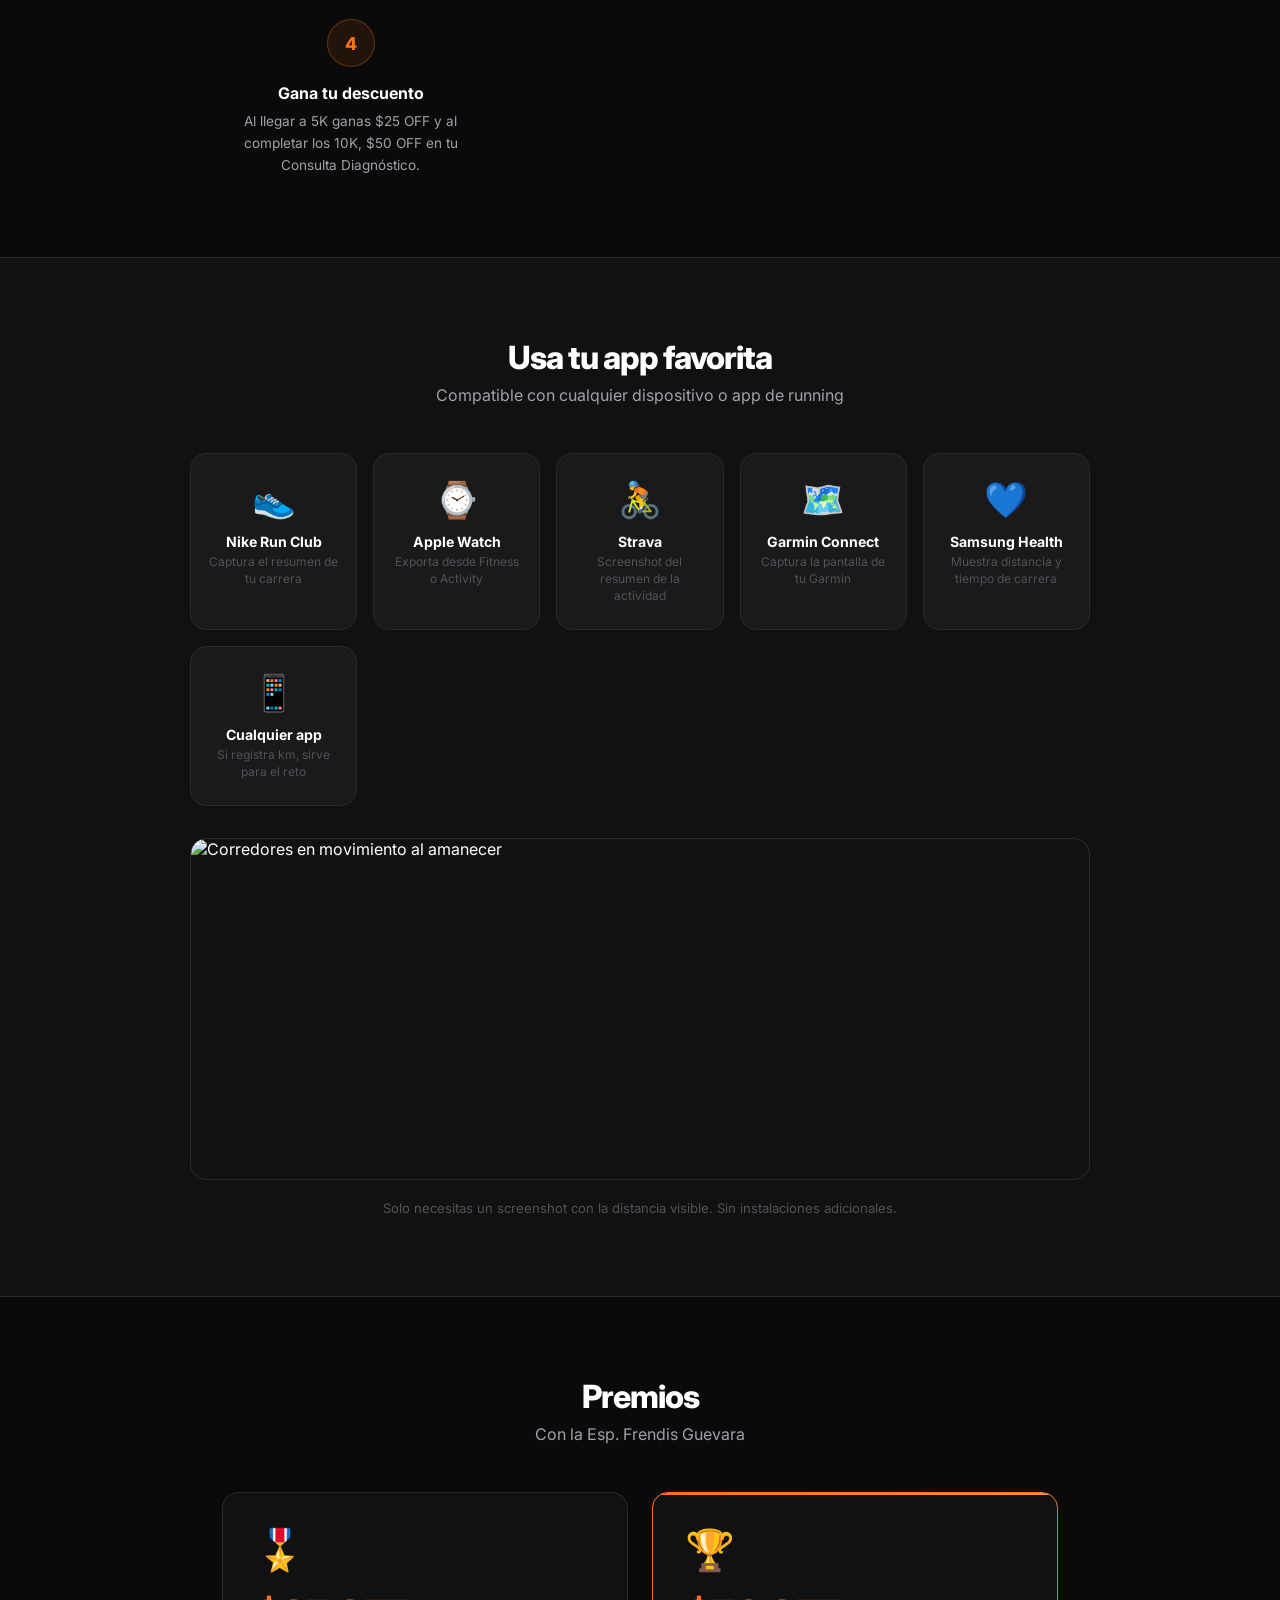
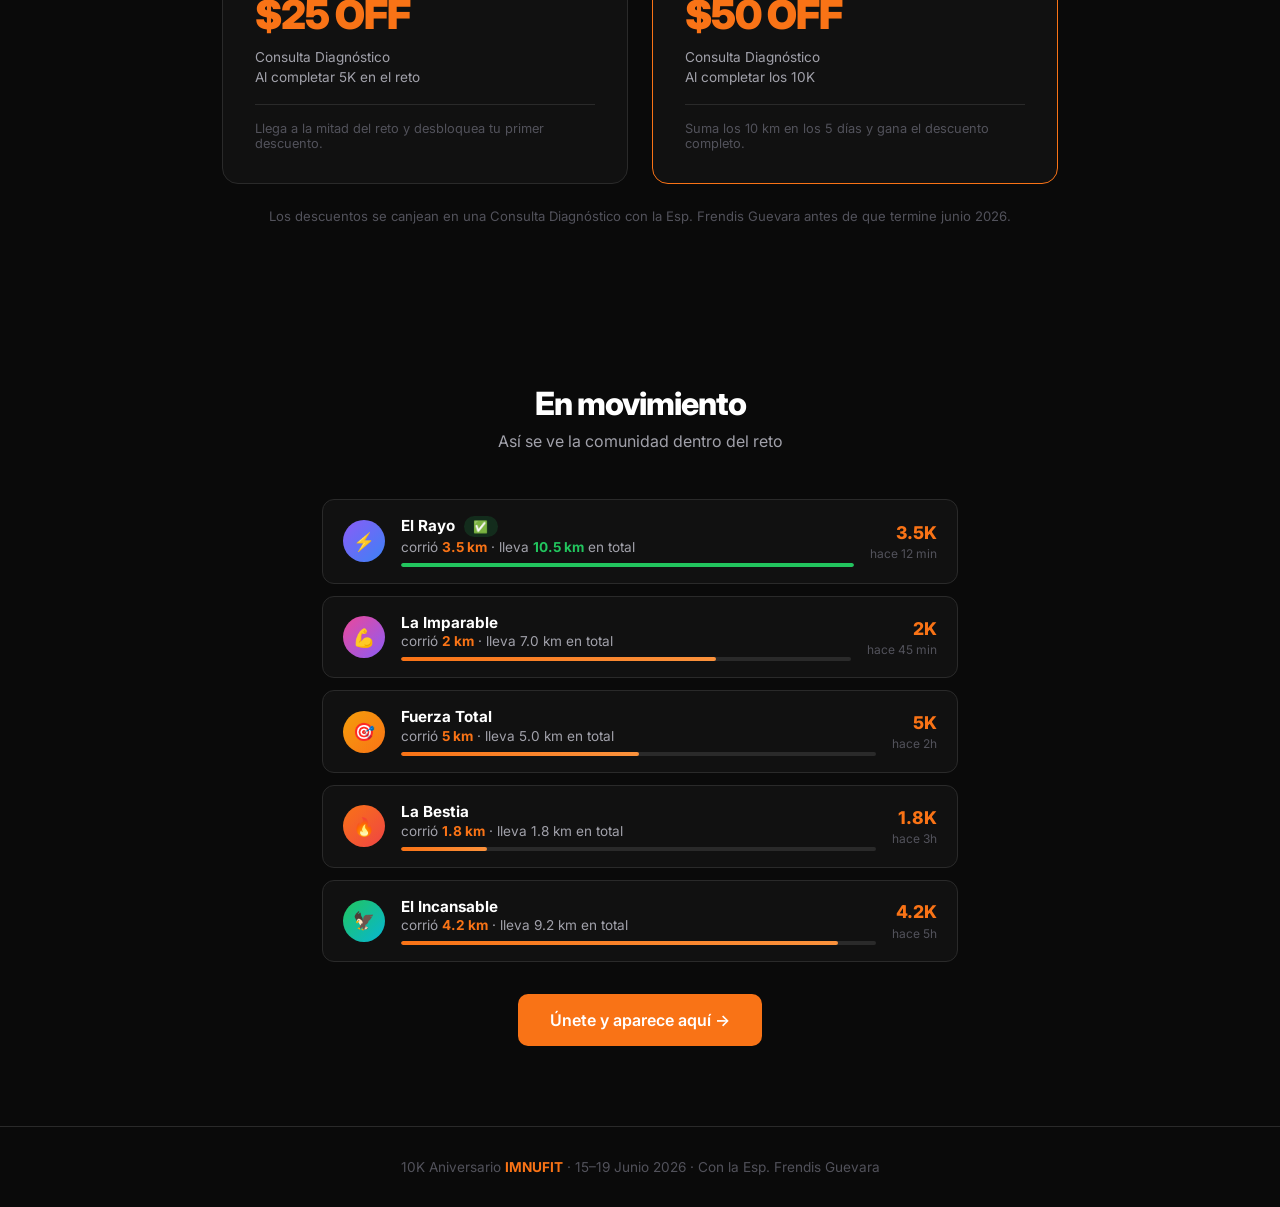
==== commit ff8d84e0: "Alias único, ícono de usuario en la landing y registro en km/millas - Registro: el alias debe ser ún" ====
--- a/index.html
+++ b/index.html
@@ -14,6 +14,9 @@
     <a href="#como">¿Cómo funciona?</a>
     <a href="#apps">Apps</a>
     <a href="#premios">Premios</a>
+    <a href="register.html#login" class="nav-user" aria-label="Iniciar sesión">
+      <svg width="20" height="20" viewBox="0 0 24 24" fill="none" stroke="currentColor" stroke-width="2" stroke-linecap="round" stroke-linejoin="round"><path d="M20 21v-2a4 4 0 0 0-4-4H8a4 4 0 0 0-4 4v2"/><circle cx="12" cy="7" r="4"/></svg>
+    </a>
   </div>
 </nav>
 
--- a/css/style.css
+++ b/css/style.css
@@ -37,6 +37,14 @@
 .nav-links { display: flex; gap: 1.5rem; align-items: center; }
 .nav-links a { font-size: 0.9rem; color: var(--text2); transition: color 0.2s; }
 .nav-links a:hover { color: var(--text); }
+.nav-user {
+  display: flex; align-items: center; justify-content: center;
+  width: 38px; height: 38px; border-radius: 50%; flex-shrink: 0;
+  border: 1px solid var(--border); color: var(--text2);
+  transition: border-color 0.2s, color 0.2s, transform 0.2s;
+}
+.nav-user:hover { border-color: var(--accent); color: var(--accent); transform: translateY(-1px); }
+.nav-user svg { display: block; }
 
 /* BUTTONS */
 .btn {
@@ -57,6 +65,27 @@
 .btn-ghost:hover { color: var(--text); }
 .btn-lg { padding: 1rem 2rem; font-size: 1rem; border-radius: 10px; }
 .btn-block { width: 100%; justify-content: center; }
+
+/* BOTÓN ESTADO ÉXITO */
+.btn-success, .btn-success:hover {
+  background: var(--green); color: #fff; transform: none;
+}
+.check-mark {
+  display: inline-block; width: 18px; height: 18px;
+  position: relative; flex-shrink: 0;
+  animation: check-pop 0.4s ease;
+}
+.check-mark::after {
+  content: ''; position: absolute; left: 6px; top: 1px;
+  width: 6px; height: 11px;
+  border: solid #fff; border-width: 0 2.5px 2.5px 0;
+  transform: rotate(45deg);
+}
+@keyframes check-pop {
+  0% { transform: scale(0); }
+  60% { transform: scale(1.25); }
+  100% { transform: scale(1); }
+}
 
 /* HERO */
 .hero {
@@ -207,6 +236,20 @@
 .form-input::placeholder { color: var(--text3); }
 .form-hint { font-size: 0.78rem; color: var(--text3); margin-top: 0.35rem; }
 
+/* PASSWORD CON OJO */
+.password-wrap { position: relative; }
+.password-wrap .form-input { padding-right: 3rem; }
+.password-toggle {
+  position: absolute; right: 0.35rem; top: 50%;
+  transform: translateY(-50%);
+  background: transparent; border: none; cursor: pointer;
+  color: var(--text3);
+  width: 2.4rem; height: 2.4rem;
+  display: flex; align-items: center; justify-content: center;
+}
+.password-toggle:hover { color: var(--text2); }
+.password-toggle svg { display: block; }
+
 /* KM STEPPER */
 .km-stepper {
   display: flex; align-items: center; justify-content: space-between; gap: 0.75rem;
@@ -236,6 +279,20 @@
 }
 .km-value:focus { outline: none; }
 .km-unit { font-size: 1rem; font-weight: 600; color: var(--text2); flex-shrink: 0; }
+
+/* TOGGLE UNIDAD km / millas */
+.unit-toggle {
+  display: flex; gap: 4px; padding: 4px; margin-bottom: 0.85rem;
+  background: var(--bg3); border: 1px solid var(--border);
+  border-radius: 10px;
+}
+.unit-btn {
+  flex: 1; padding: 0.55rem; border-radius: 7px;
+  font-size: 0.85rem; font-weight: 600;
+  background: transparent; color: var(--text2);
+  transition: background 0.2s, color 0.2s;
+}
+.unit-btn.active { background: var(--accent); color: #fff; }
 
 /* CARD */
 .card {
@@ -323,7 +380,7 @@
 .milestone {
   position: absolute; top: 0;
   display: flex; flex-direction: column; align-items: center; line-height: 1.25;
-  transform: translateX(-50%);
+  transform: translateX(-50%); white-space: nowrap;
 }
 .milestone-end { left: 100%; transform: translateX(-100%); align-items: flex-end; }
 .milestone-amt { font-size: 0.82rem; font-weight: 800; color: var(--text2); transition: color 0.3s; }
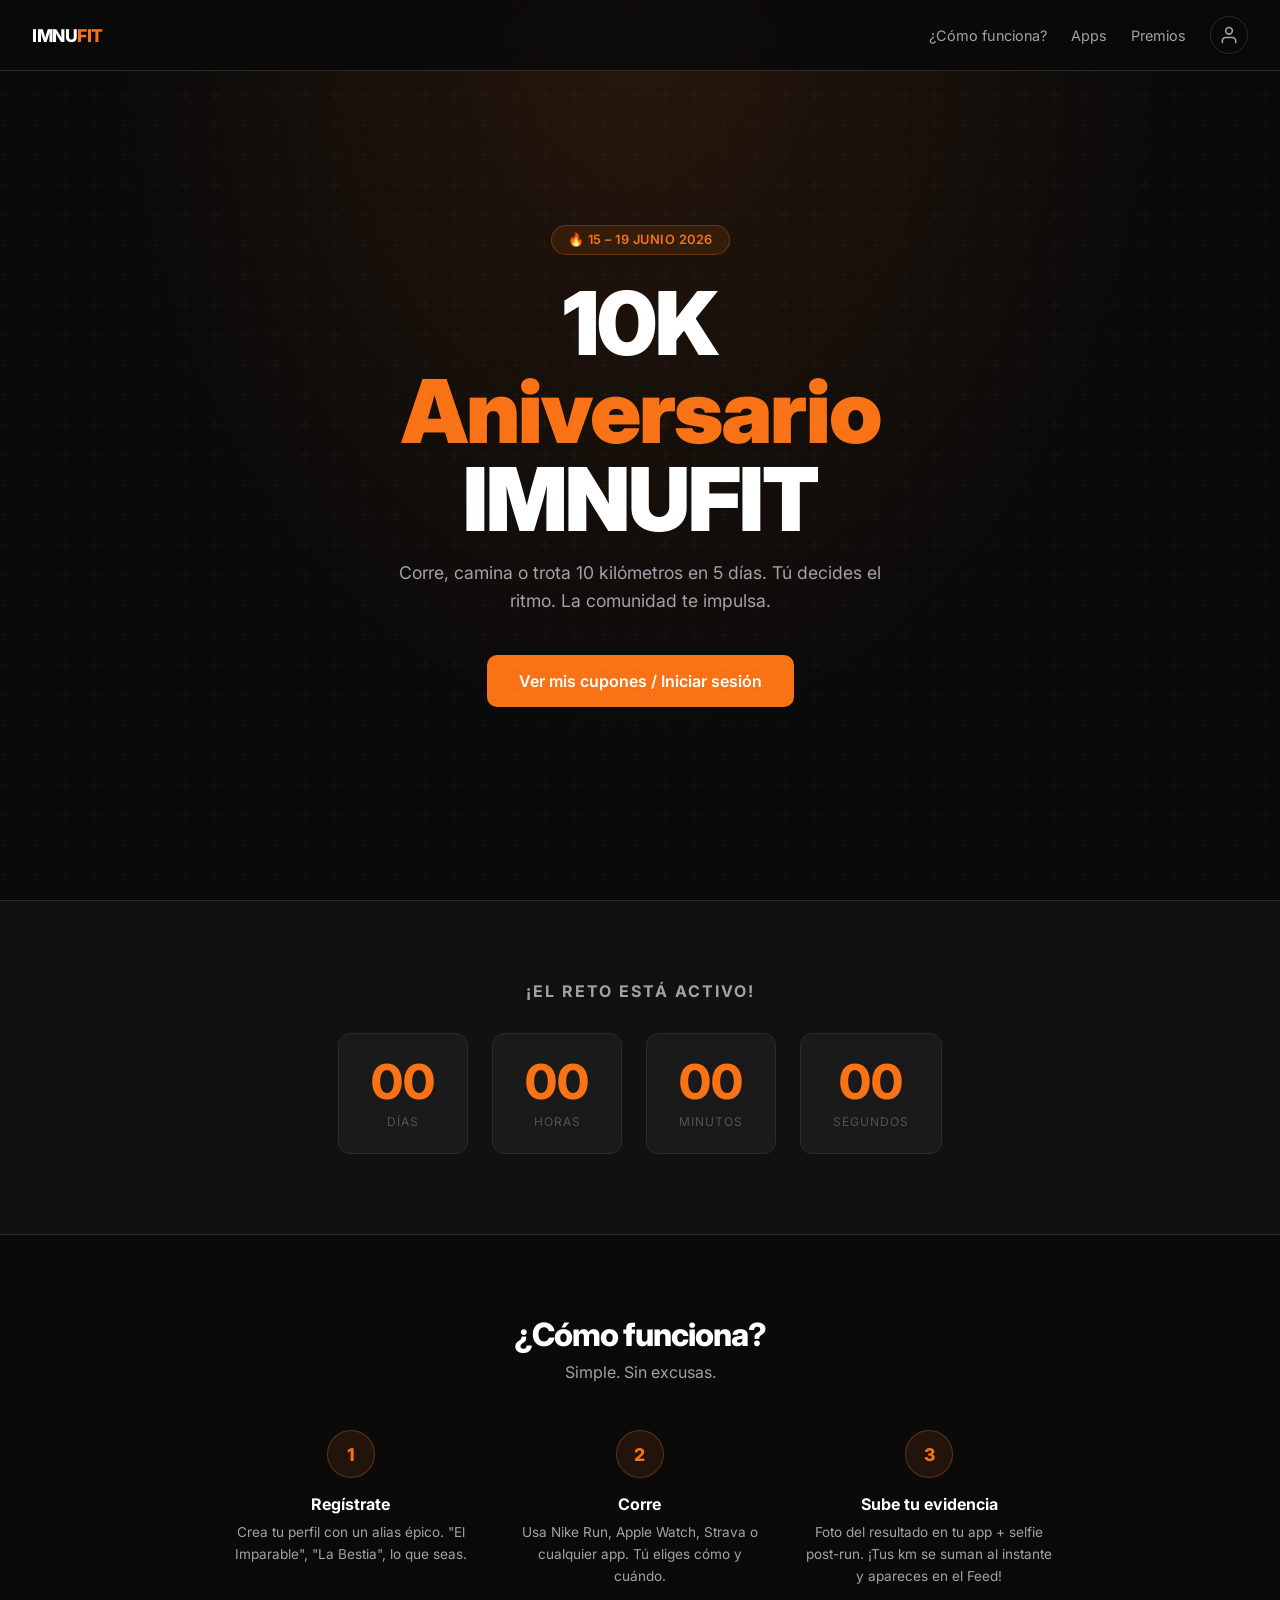
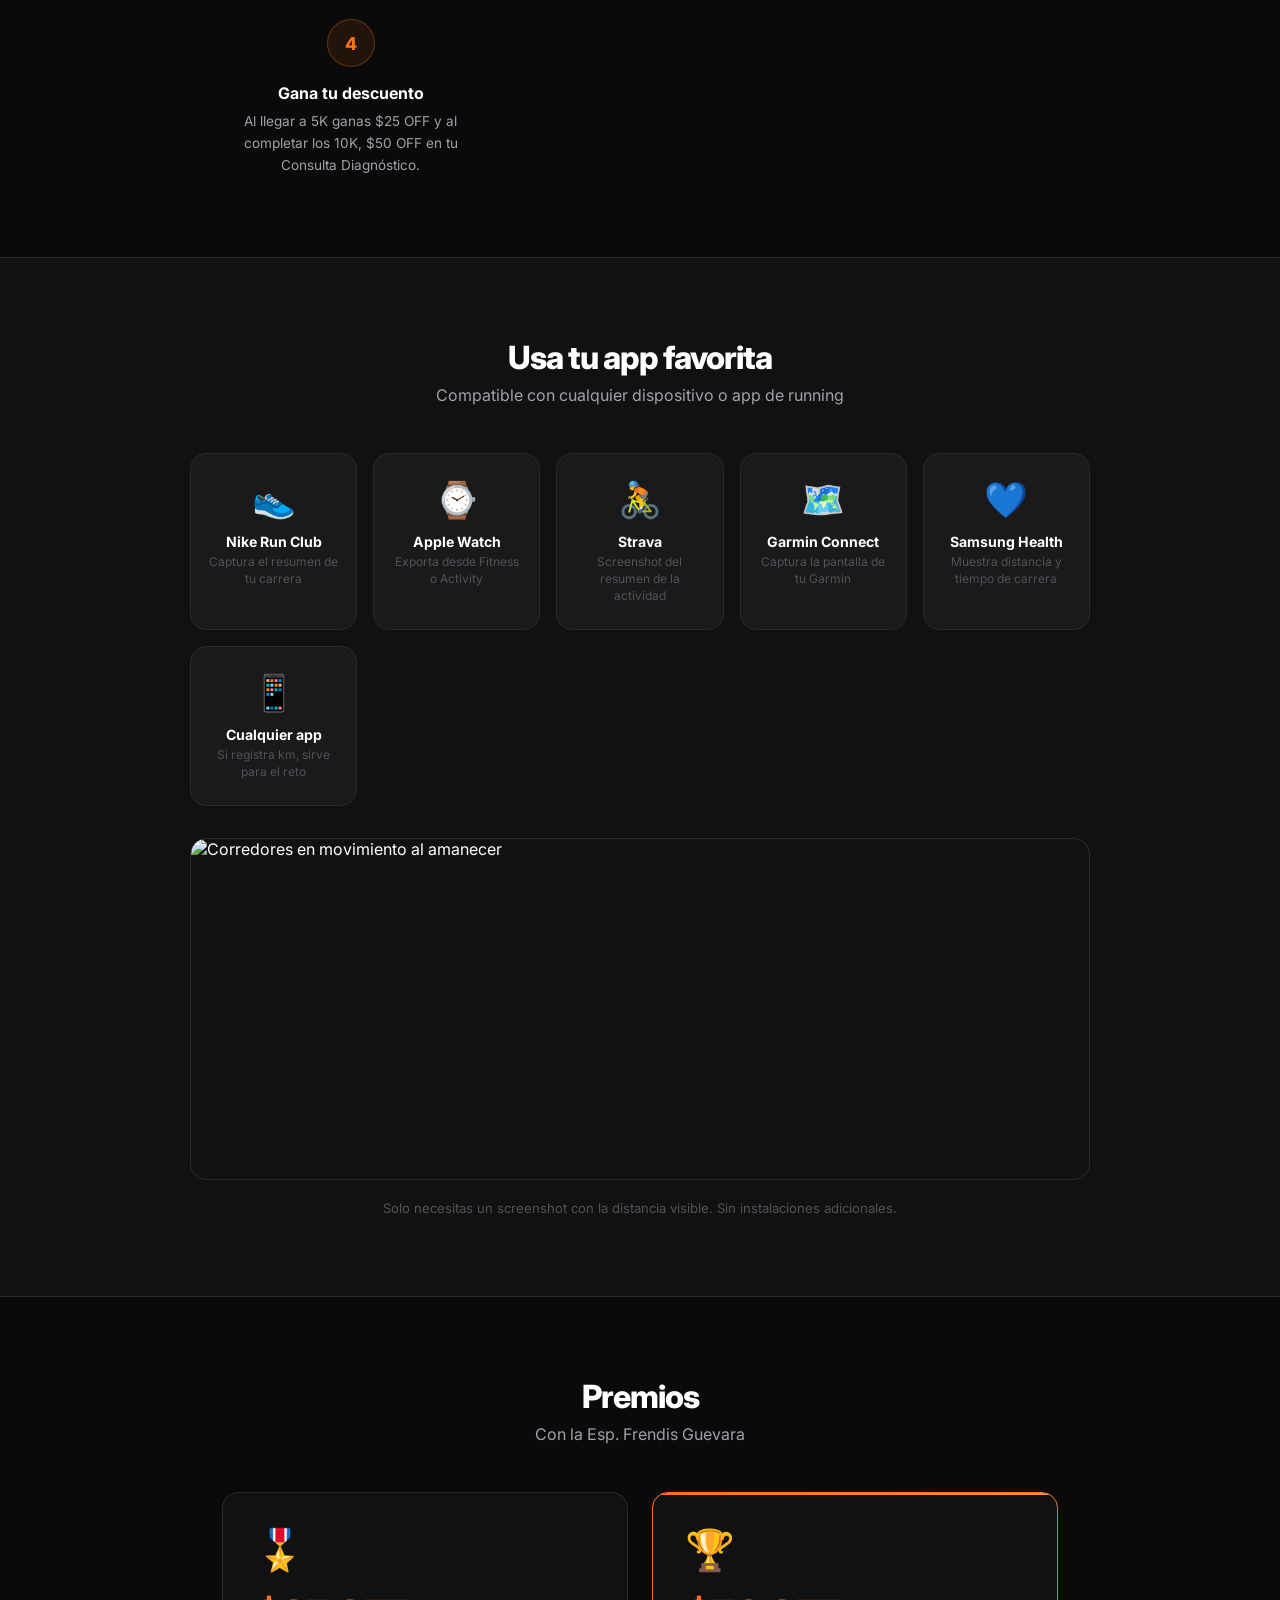
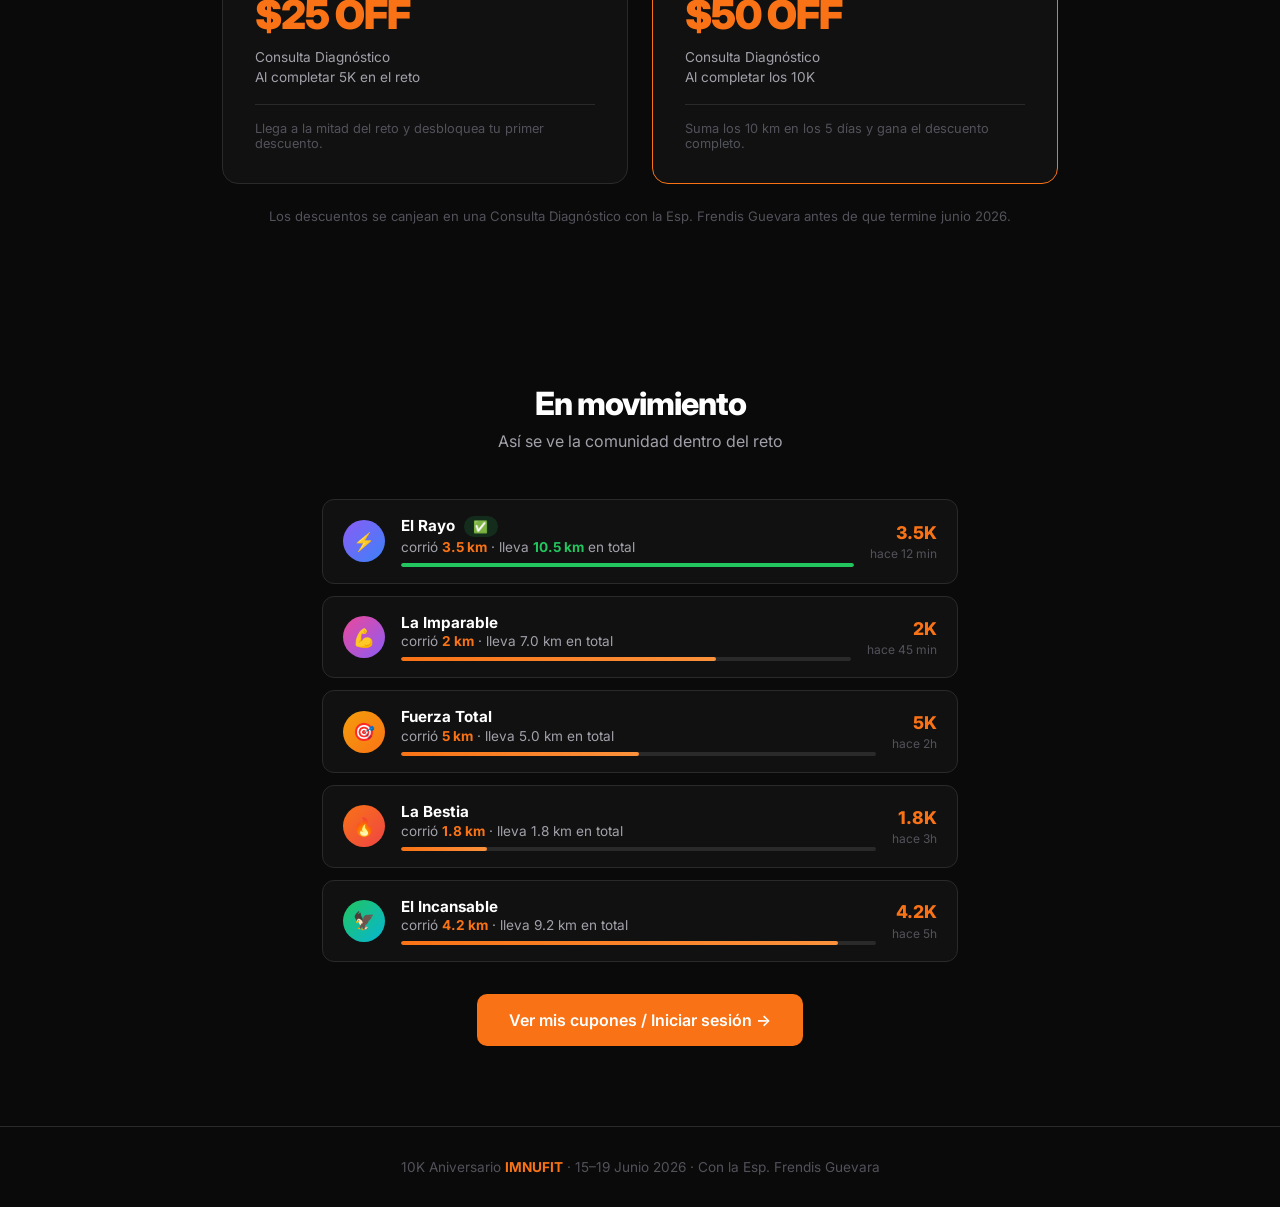
==== commit 4c580e43: "feat: cerrar inscripciones y bloquear acceso después del 15 jul 2026 - register.html: oculto tab de " ====
--- a/index.html
+++ b/index.html
@@ -26,8 +26,7 @@
   <h1>10K<br><span class="highlight">Aniversario</span><br>IMNUFIT</h1>
   <p>Corre, camina o trota 10 kilómetros en 5 días. Tú decides el ritmo. La comunidad te impulsa.</p>
   <div class="hero-cta">
-    <a href="register.html" class="btn btn-primary btn-lg">Únete al reto</a>
-    <a href="register.html#login" class="btn btn-outline btn-lg">Iniciar sesión</a>
+    <a href="register.html#login" class="btn btn-primary btn-lg">Ver mis cupones / Iniciar sesión</a>
   </div>
 </section>
 
@@ -199,7 +198,7 @@
     </div>
   </div>
   <div style="text-align:center;margin-top:2rem;">
-    <a href="register.html" class="btn btn-primary btn-lg">Únete y aparece aquí →</a>
+    <a href="register.html#login" class="btn btn-primary btn-lg">Ver mis cupones / Iniciar sesión →</a>
   </div>
 </section>
 
--- a/css/style.css
+++ b/css/style.css
@@ -400,7 +400,99 @@
 .run-status { font-size: 0.8rem; }
 
 /* ADMIN */
-.admin-page { padding: 6rem 2rem 4rem; max-width: 900px; margin: 0 auto; }
+.admin-page { padding: 6rem 2rem 4rem; max-width: 980px; margin: 0 auto; }
+.admin-table-wrap { background: var(--bg2); border: 1px solid var(--border); border-radius: 12px; overflow-x: auto; }
+.tbl-btn {
+  padding: 0.4rem 0.75rem; border-radius: 6px;
+  font-size: 0.78rem; font-weight: 600; cursor: pointer; white-space: nowrap;
+}
+.tbl-btn-view { background: var(--bg3); color: var(--text2); border: 1px solid var(--border); }
+.tbl-btn-view:hover { color: var(--text); border-color: var(--accent); }
+.tbl-btn-del { background: rgba(239,68,68,0.1); color: #f87171; border: 1px solid rgba(239,68,68,0.25); }
+.tbl-btn-del:hover { background: rgba(239,68,68,0.2); }
+.admin-denied { padding: 8rem 2rem; text-align: center; color: var(--text2); }
+.admin-denied .lock { font-size: 3rem; margin-bottom: 1rem; }
+
+/* ADMIN HERO */
+.admin-hero {
+  border-radius: 18px; overflow: hidden; margin-bottom: 1.5rem;
+  border: 1px solid var(--border);
+  background-image: linear-gradient(rgba(10,10,10,0.5), rgba(10,10,10,0.92)), url("https://images.unsplash.com/photo-1552674605-db6ffd4facb5?w=1400&q=80&fm=jpg&fit=crop");
+  background-size: cover; background-position: center 35%;
+}
+.admin-hero-inner { padding: 2.5rem 2rem; }
+.admin-hero-label { font-size: 0.72rem; text-transform: uppercase; letter-spacing: 1.5px; color: var(--accent); font-weight: 700; }
+.admin-hero-km { font-size: clamp(2.5rem,7vw,3.6rem); font-weight: 900; letter-spacing: -2px; line-height: 1; margin: 0.6rem 0 0.3rem; }
+.admin-hero-km span { color: var(--accent); }
+.admin-hero-sub { color: var(--text2); font-size: 0.9rem; }
+
+/* ADMIN STAT CARDS */
+.admin-stats { display: grid; grid-template-columns: repeat(4,1fr); gap: 1rem; margin-bottom: 2.5rem; }
+.astat {
+  background: var(--bg2); border: 1px solid var(--border); border-radius: 14px;
+  padding: 1.3rem 1.2rem; position: relative; overflow: hidden;
+}
+.astat::after { content:''; position:absolute; top:0; left:0; right:0; height:3px; background: linear-gradient(90deg,var(--accent),var(--accent2)); }
+.astat.is-green::after { background: var(--green); }
+.astat-icon { font-size: 1.5rem; }
+.astat-num { font-size: 2rem; font-weight: 900; letter-spacing: -1px; margin-top: 0.35rem; }
+.astat.is-green .astat-num { color: var(--green); }
+.astat-label { font-size: 0.76rem; color: var(--text3); margin-top: 0.15rem; }
+
+/* BUSCADOR ADMIN */
+.admin-search-wrap { position: relative; margin-bottom: 1rem; }
+.admin-search {
+  width: 100%; padding: 0.8rem 1rem 0.8rem 2.5rem;
+  background: var(--bg3); border: 1px solid var(--border);
+  border-radius: 10px; color: var(--text); font-size: 0.95rem;
+}
+.admin-search:focus { border-color: var(--accent); }
+.admin-search::placeholder { color: var(--text3); }
+.admin-search-ico { position: absolute; left: 0.9rem; top: 50%; transform: translateY(-50%); color: var(--text3); font-size: 0.95rem; }
+
+/* FILA DE PARTICIPANTE */
+.prow {
+  display: flex; align-items: center; gap: 0.9rem;
+  background: var(--bg2); border: 1px solid var(--border);
+  border-radius: 12px; padding: 0.85rem 1.1rem; margin-bottom: 0.5rem;
+  cursor: pointer; transition: border-color .15s;
+}
+.prow:hover { border-color: var(--accent); }
+.prow.done { border-color: rgba(34,197,94,0.3); }
+.prow-rank { font-size: 0.95rem; font-weight: 800; color: var(--text3); min-width: 30px; text-align: center; flex-shrink: 0; }
+.prow-av { width: 46px; height: 46px; border-radius: 50%; flex-shrink: 0; display: flex; align-items: center; justify-content: center; font-size: 1.3rem; }
+.prow-id { flex: 1; min-width: 0; }
+.prow-alias { font-weight: 800; font-size: 1.05rem; white-space: nowrap; overflow: hidden; text-overflow: ellipsis; }
+.prow-sub { font-size: 0.82rem; color: var(--text3); white-space: nowrap; overflow: hidden; text-overflow: ellipsis; }
+.prow-km { flex-shrink: 0; text-align: right; }
+.prow-km b { color: var(--accent); font-weight: 900; font-size: 1.5rem; letter-spacing: -1px; }
+.prow-km span { font-size: 0.72rem; color: var(--text3); }
+.prow-km.done b { color: var(--green); }
+.prow-empty { text-align: center; color: var(--text3); padding: 3rem; background: var(--bg2); border: 1px solid var(--border); border-radius: 12px; }
+
+/* MODAL DETALLE PARTICIPANTE */
+.detail-box {
+  background: var(--bg2); border: 1px solid var(--border); border-radius: 16px;
+  width: 100%; max-width: 600px; max-height: 88vh;
+  display: flex; flex-direction: column;
+}
+.detail-header { display: flex; align-items: center; gap: 0.85rem; padding: 1.25rem 1.5rem; border-bottom: 1px solid var(--border); }
+.detail-av { width: 52px; height: 52px; border-radius: 50%; display: flex; align-items: center; justify-content: center; font-size: 1.5rem; flex-shrink: 0; }
+.detail-alias { font-size: 1.2rem; font-weight: 800; }
+.detail-sub { font-size: 0.8rem; color: var(--text3); overflow: hidden; text-overflow: ellipsis; white-space: nowrap; }
+.detail-close { background: var(--bg3); border: none; color: var(--text2); width: 32px; height: 32px; border-radius: 50%; font-size: 1.1rem; cursor: pointer; flex-shrink: 0; }
+.detail-body { padding: 1.25rem 1.5rem; overflow-y: auto; }
+.detail-footer { padding: 1rem 1.5rem; border-top: 1px solid var(--border); }
+.detail-del {
+  width: 100%; padding: 0.8rem; border-radius: 9px;
+  background: rgba(239,68,68,0.1); color: #f87171;
+  border: 1px solid rgba(239,68,68,0.25); font-weight: 700; font-size: 0.9rem; cursor: pointer;
+}
+.detail-del:hover { background: rgba(239,68,68,0.2); }
+
+@media (max-width: 640px) {
+  .admin-stats { grid-template-columns: repeat(2,1fr); }
+}
 .submissions-list { display: flex; flex-direction: column; gap: 1rem; margin-top: 1.5rem; }
 .submission-card {
   background: var(--bg2); border: 1px solid var(--border);
